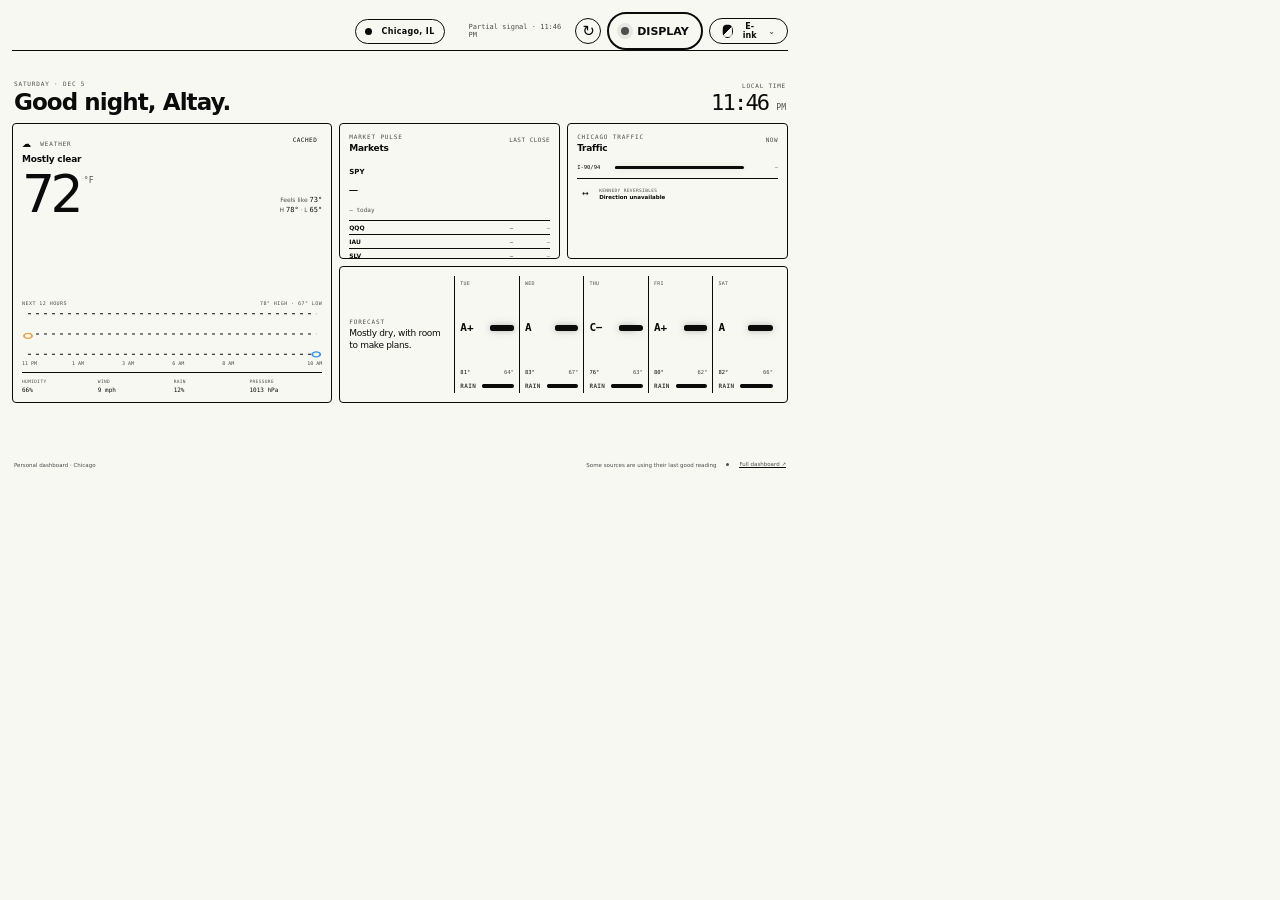
==== e-ink/index.html @ aa8516ef "Remove card hover motion" ====
<!doctype html>
<html lang="en" data-route="eink" data-theme="eink" data-build="20260824-10">
<head>
  <meta charset="utf-8">
  <meta http-equiv="Cache-Control" content="no-cache, no-store, must-revalidate">
  <meta http-equiv="Pragma" content="no-cache">
  <meta http-equiv="Expires" content="0">
  <meta name="viewport" content="width=800, height=480, initial-scale=1, maximum-scale=1, user-scalable=no">
  <meta name="theme-color" content="#f8f8f3">
  <meta name="description" content="Altay's fixed e-ink dashboard view.">
  <title>Altay's Dashboard — E-ink</title>
  <link rel="stylesheet" href="../styles-v2.css?v=20260824-10">
  <link rel="stylesheet" href="./e-ink.css?v=20260727-3">
</head>
<body class="is-eink-route">
  <main class="shell">
    <header class="topbar">
      <span class="topbar-spacer" aria-hidden="true"></span>
      <div class="location-pill"><span class="live-dot"></span><span id="locationLabel">Chicago, IL</span></div>
      <div class="header-actions">
        <p class="last-sync" id="lastSync">Waiting for signal</p>
        <button class="icon-button" id="refreshButton" type="button" aria-label="Refresh dashboard">↻</button>
        <button class="keep-awake-button" id="keepAwakeButton" type="button" data-state="ready" aria-label="Keep display awake" aria-pressed="false" title="Keep display awake"><span class="keep-awake-dot" aria-hidden="true"></span><span class="keep-awake-label">DISPLAY</span></button>
        <div class="theme-control">
          <button class="theme-button" id="themeButton" type="button" aria-expanded="false" aria-controls="themeMenu"><span class="theme-swatch"></span><span id="themeButtonLabel">E-ink</span><span class="chevron">⌄</span></button>
          <div class="theme-menu" id="themeMenu" role="menu" hidden>
            <button type="button" role="menuitem" data-theme-value="eink"><span class="menu-swatch swatch-eink"></span><span>E-ink<small>Pure monochrome</small></span></button>
          </div>
        </div>
      </div>
    </header>

    <section class="intro">
      <div><p class="eyebrow" id="dateEyebrow">MONDAY · JUL 27</p><h1><span id="greeting">Good afternoon, Altay.</span></h1></div>
      <div class="local-time"><p>LOCAL TIME</p><time id="localTime">--:--</time><span id="localSeconds">--</span></div>
    </section>

    <section class="dashboard-grid">
      <article class="panel weather-panel is-loading">
        <div class="skeleton-layer skeleton-weather" aria-hidden="true"><span class="skeleton-short"></span><span class="skeleton-medium"></span><span class="skeleton-temperature"></span><span class="skeleton-chart"></span><span class="skeleton-metrics"></span></div>
        <div class="panel-head"><div><p class="panel-kicker"><span class="weather-glyph" id="weatherGlyph">○</span> WEATHER</p><h2 id="weatherSummary">Loading Chicago sky…</h2></div><span class="status-chip" id="weatherStatus">LIVE</span></div>
        <div class="weather-now"><div class="temperature"><span id="temperature">--</span><sup>°F</sup></div><div class="weather-meta"><p>Feels like <strong id="feelsLike">--°</strong></p><p>H <strong id="highTemp">--°</strong> · L <strong id="lowTemp">--°</strong></p></div></div>
        <div class="weather-chart"><div class="chart-labels"><span>NEXT 12 HOURS</span><span id="weatherRange">--° — --°</span></div><div class="chart-canvas" id="weatherChart"></div><div class="chart-times" id="weatherTimes"></div></div>
        <div class="metric-row"><div><span>HUMIDITY</span><strong id="humidity">--%</strong></div><div><span>WIND</span><strong id="wind">-- mph</strong></div><div><span>RAIN</span><strong id="rainChance">--%</strong></div><div><span>PRESSURE</span><strong id="pressure">-- hPa</strong></div></div>
      </article>

      <article class="panel market-panel is-loading">
        <div class="skeleton-layer skeleton-card" aria-hidden="true"><span class="skeleton-short"></span><span class="skeleton-value"></span><span class="skeleton-chart-small"></span><span class="skeleton-rows"></span></div>
        <div class="panel-head"><div><p class="panel-kicker">MARKET PULSE</p><h2>Markets</h2></div><span class="market-state" id="marketState">CHECKING</span></div>
        <div class="market-feature"><div><p><strong>SPY</strong><span>S&P 500 ETF</span></p><h3 id="spyPrice">—</h3><span class="delta" id="spyDelta">—</span></div><div class="mini-chart" id="spyChart"></div></div>
        <div class="ticker-list" id="tickerList"></div><p class="panel-note" id="marketNote">Prices refresh when available.</p>
      </article>

      <article class="panel commute-panel is-loading">
        <div class="skeleton-layer skeleton-card" aria-hidden="true"><span class="skeleton-short"></span><span class="skeleton-route"></span><span class="skeleton-route"></span><span class="skeleton-route"></span></div>
        <div class="panel-head"><div><p class="panel-kicker">CHICAGO TRAFFIC</p><h2>Traffic</h2></div><span class="tiny-time" id="trafficUpdated">NOW</span></div>
        <div class="route-list" id="routeList"><div class="route"><span>I-90/94</span><div class="route-track"><i style="--fill:35%"></i></div><strong>—</strong></div></div>
        <div class="reversible" id="reversibleLanes"><span>↔</span><p><small>KENNEDY REVERSIBLES</small><strong>Checking direction…</strong></p></div>
      </article>

      <article class="panel world-panel">
        <div class="panel-head"><div><p class="panel-kicker">WORLD WINDOWS</p><h2>World clocks</h2></div><button class="quiet-button" id="timeFormatButton" type="button">24H</button></div>
        <div class="clock-list" id="clockList"></div>
      </article>

      <article class="panel forecast-panel is-loading">
        <div class="skeleton-layer skeleton-forecast" aria-hidden="true"><span class="skeleton-medium"></span><span class="skeleton-days"></span></div>
        <div class="forecast-title"><p class="panel-kicker">FORECAST</p><p id="forecastNarrative">A quick read on the next few days.</p></div><div class="forecast-days" id="forecastDays"></div>
      </article>
    </section>
    <footer><p>Personal dashboard · Chicago</p><div><span id="dataHealth">Connecting to live sources</span><i></i><a href="../">Full dashboard ↗</a></div></footer>
  </main>
  <script>window.__PRELOADED_DASHBOARD__ = null;</script>
  <script src="../config.js"></script>
  <script type="module" src="../app-v2.js?v=20260824-10"></script>
</body>
</html>
---- styles-v2.css ----
:root {
  color-scheme: light;
  --bg: #f3f0e8;
  --surface: rgba(255, 255, 255, .72);
  --surface-solid: #fbfaf6;
  --ink: #1e2421;
  --muted: #73766f;
  --line: rgba(30, 36, 33, .12);
  --accent: #ff633f;
  --accent-2: #ffb648;
  --positive: #168766;
  --negative: #d8533f;
  --shadow: 0 24px 70px rgba(62, 53, 36, .09);
  --radius: 24px;
  --mono: "DM Mono", ui-monospace, monospace;
  --sans: "Manrope", system-ui, sans-serif;
}

html[data-theme="afterdark"] {
  color-scheme: dark;
  --bg: #08131f;
  --surface: rgba(14, 31, 48, .76);
  --surface-solid: #0e1f30;
  --ink: #edf5fb;
  --muted: #8da0b3;
  --line: rgba(197, 220, 237, .13);
  --accent: #75d3ff;
  --accent-2: #aa84ff;
  --positive: #71e0b5;
  --negative: #ff8c86;
  --shadow: 0 24px 80px rgba(0, 0, 0, .25);
}

html[data-theme="weather"] {
  --bg: #dcecf3;
  --surface: rgba(250, 253, 254, .7);
  --surface-solid: #eef6f8;
  --ink: #1b2930;
  --muted: #687a82;
  --line: rgba(27, 41, 48, .13);
  --accent: #3b91b5;
  --accent-2: #f3b94f;
  --positive: #197d64;
  --negative: #c55645;
  --shadow: 0 24px 70px rgba(43, 78, 91, .11);
}

html[data-theme="weather"][data-weather="sun"] {
  --bg: #dff1f7;
  --accent: #ee8f32;
  --accent-2: #ffd36b;
}

html[data-theme="weather"][data-weather="rain"],
html[data-theme="weather"][data-weather="storm"] {
  color-scheme: dark;
  --bg: #344957;
  --surface: rgba(45, 64, 76, .76);
  --surface-solid: #3b5261;
  --ink: #f0f6f8;
  --muted: #b6c5cc;
  --line: rgba(232, 243, 248, .14);
  --accent: #8fd5ee;
  --accent-2: #b4a6ff;
  --positive: #82d8b5;
  --negative: #ff9c8e;
  --shadow: 0 24px 70px rgba(17, 29, 37, .25);
}

html[data-theme="eink"] {
  color-scheme: light;
  --bg: #f8f8f3;
  --surface: #f8f8f3;
  --surface-solid: #f8f8f3;
  --ink: #0b0b0b;
  --muted: #4d4d4d;
  --line: #0b0b0b;
  --accent: #0b0b0b;
  --accent-2: #0b0b0b;
  --positive: #0b0b0b;
  --negative: #0b0b0b;
  --shadow: none;
}

* { box-sizing: border-box; }

html {
  min-width: 320px;
  background: var(--bg);
  transition: background-color .45s ease;
}

body {
  margin: 0;
  width: 100vw;
  height: 100vh;
  height: 100dvh;
  overflow: hidden;
  background:
    radial-gradient(circle at 74% 10%, color-mix(in srgb, var(--accent-2) 14%, transparent), transparent 34%),
    var(--bg);
  color: var(--ink);
  font-family: var(--sans);
  -webkit-font-smoothing: antialiased;
  transition: background-color .45s ease, color .35s ease;
}

button, input { font: inherit; }
button, a { -webkit-tap-highlight-color: transparent; }
button { color: inherit; }
a { color: inherit; }

.ambient {
  position: fixed;
  z-index: -1;
  width: 440px;
  height: 440px;
  border-radius: 50%;
  filter: blur(100px);
  opacity: .12;
  pointer-events: none;
  transition: background .45s ease;
}
.ambient-one { background: var(--accent); top: -220px; right: -100px; }
.ambient-two { background: var(--accent-2); bottom: -260px; left: -180px; }

.scene-effects {
  position: fixed;
  z-index: 0;
  inset: 0;
  overflow: hidden;
  pointer-events: none;
}

.shell { position: relative; z-index: 1; }

.star-field {
  position: absolute;
  inset: 0 0 auto;
  height: 43%;
  opacity: 0;
  transition: opacity .5s ease;
}

.star-field-one {
  background:
    radial-gradient(circle at 6% 20%, #fff 0 1px, transparent 1.8px),
    radial-gradient(circle at 16% 46%, #fff 0 1.3px, transparent 2px),
    radial-gradient(circle at 28% 15%, #fff 0 1px, transparent 1.8px),
    radial-gradient(circle at 41% 32%, #fff 0 1.5px, transparent 2.2px),
    radial-gradient(circle at 57% 13%, #fff 0 1px, transparent 1.8px),
    radial-gradient(circle at 69% 42%, #fff 0 1.2px, transparent 2px),
    radial-gradient(circle at 82% 18%, #fff 0 1px, transparent 1.8px),
    radial-gradient(circle at 94% 36%, #fff 0 1.4px, transparent 2.2px);
}

.star-field-two {
  background:
    radial-gradient(circle at 11% 11%, #75d3ff 0 1px, transparent 2px),
    radial-gradient(circle at 22% 34%, #fff 0 1px, transparent 2px),
    radial-gradient(circle at 35% 7%, #aa84ff 0 1.2px, transparent 2px),
    radial-gradient(circle at 48% 47%, #fff 0 1px, transparent 2px),
    radial-gradient(circle at 63% 25%, #75d3ff 0 1.3px, transparent 2.2px),
    radial-gradient(circle at 76% 7%, #fff 0 1px, transparent 1.8px),
    radial-gradient(circle at 88% 49%, #aa84ff 0 1px, transparent 2px);
}

html[data-theme="afterdark"] .star-field-one {
  opacity: .72;
  animation: stars-pulse 3.2s ease-in-out infinite alternate;
}

html[data-theme="afterdark"] .star-field-two {
  opacity: .45;
  animation: stars-pulse 4.7s 1.1s ease-in-out infinite alternate-reverse;
}

html[data-theme="afterdark"] .weather-orb {
  top: -64px;
  right: auto;
  left: calc(42% - clamp(80px, 8.5vw, 115px));
  width: clamp(160px, 17vw, 230px);
  height: auto;
  aspect-ratio: 1;
  opacity: .56;
  background:
    radial-gradient(circle at 34% 29%, rgba(111, 138, 163, .32) 0 5%, transparent 6%),
    radial-gradient(circle at 67% 54%, rgba(100, 128, 154, .28) 0 8%, transparent 9%),
    radial-gradient(circle at 43% 72%, rgba(112, 140, 165, .24) 0 6%, transparent 7%),
    radial-gradient(circle at 28% 58%, rgba(255, 255, 255, .22) 0 4%, transparent 5%),
    radial-gradient(circle at 36% 30%, #f5f8fb 0, #d8e5ef 58%, #a8bed1 100%);
  box-shadow: 0 0 48px rgba(174, 210, 239, .24), 0 0 110px rgba(117, 179, 224, .12);
  animation: moon-glow-dim 9s ease-in-out infinite;
}

.weather-orb, .weather-cloud, .weather-precip {
  position: absolute;
  opacity: 0;
  transition: opacity .55s ease;
}

.weather-orb {
  top: -80px;
  right: 8%;
  width: 230px;
  height: 230px;
  border-radius: 50%;
  background: #ffd36b;
  box-shadow: 0 0 80px rgba(255, 211, 107, .72);
}

.weather-cloud {
  width: 190px;
  height: 58px;
  border-radius: 999px;
  background: rgba(255, 255, 255, .55);
  filter: blur(.2px);
}

.weather-cloud::before, .weather-cloud::after {
  content: "";
  position: absolute;
  bottom: 13px;
  border-radius: 50%;
  background: inherit;
}
.weather-cloud::before { left: 34px; width: 72px; height: 72px; }
.weather-cloud::after { right: 28px; width: 95px; height: 95px; }
.weather-cloud-one { top: 8%; left: -210px; }
.weather-cloud-two { top: 20%; right: -230px; transform: scale(.72); }

.weather-precip {
  inset: 0;
  width: 100%;
  height: 100%;
  contain: strict;
}

html[data-theme="weather"][data-weather="sun"] .weather-orb {
  opacity: .75;
  animation: sun-breathe 4.5s ease-in-out infinite alternate;
}

html[data-theme="weather"][data-weather="cloud"] .weather-cloud,
html[data-theme="weather"][data-weather="fog"] .weather-cloud,
html[data-theme="weather"][data-weather="rain"] .weather-cloud,
html[data-theme="weather"][data-weather="storm"] .weather-cloud,
html[data-theme="weather"][data-weather="snow"] .weather-cloud {
  opacity: .78;
}

html[data-theme="weather"] .weather-cloud-one { animation: cloud-drift-one 22s linear infinite; }
html[data-theme="weather"] .weather-cloud-two { animation: cloud-drift-two 27s 4s linear infinite; }

html[data-theme="weather"][data-weather="rain"] .weather-precip,
html[data-theme="weather"][data-weather="storm"] .weather-precip,
html[data-theme="weather"][data-weather="snow"] .weather-precip {
  opacity: .48;
}

.shell {
  width: min(1440px, calc(100% - 64px));
  height: 100vh;
  height: 100dvh;
  margin: 0 auto;
  padding: 20px 0 16px;
  display: grid;
  grid-template-rows: auto auto minmax(0, 1fr) auto;
}

.topbar {
  min-height: 46px;
  display: grid;
  grid-template-columns: 1fr auto 1fr;
  align-items: center;
  gap: 24px;
  border-bottom: 1px solid var(--line);
}

.dashboard-label {
  width: max-content;
  margin: 0;
  color: var(--ink);
  font: 700 10px/1 var(--mono);
  letter-spacing: .12em;
}

.location-pill, .theme-button, .icon-button, .quiet-button, .keep-awake-button {
  border: 1px solid var(--line);
  background: color-mix(in srgb, var(--surface-solid) 74%, transparent);
  backdrop-filter: blur(16px);
}

.location-pill {
  display: inline-flex;
  align-items: center;
  gap: 9px;
  min-height: 34px;
  padding: 0 14px;
  border-radius: 999px;
  font-size: 11px;
  font-weight: 700;
  letter-spacing: .04em;
}

.live-dot {
  width: 7px;
  height: 7px;
  border-radius: 50%;
  background: var(--positive);
  box-shadow: 0 0 0 5px color-mix(in srgb, var(--positive) 12%, transparent);
  animation: pulse 2.4s ease-out infinite;
}

.header-actions {
  position: relative;
  display: flex;
  justify-content: flex-end;
  align-items: center;
  gap: 9px;
}
.last-sync { margin: 0 5px 0 0; color: var(--muted); font: 10px var(--mono); }
.icon-button, .quiet-button, .theme-button {
  cursor: pointer;
  transition: transform .2s ease, border-color .2s ease, background .2s ease;
}
.icon-button:hover, .quiet-button:hover, .theme-button:hover { transform: translateY(-1px); border-color: color-mix(in srgb, var(--accent) 48%, var(--line)); }
.icon-button:focus-visible, .quiet-button:focus-visible, .theme-button:focus-visible, .theme-menu button:focus-visible {
  outline: 3px solid color-mix(in srgb, var(--accent) 35%, transparent);
  outline-offset: 2px;
}
.icon-button {
  width: 38px;
  height: 38px;
  border-radius: 50%;
  font: 21px var(--sans);
}
.icon-button.is-spinning { animation: spin .7s linear infinite; }
.keep-awake-button {
  position: relative;
  z-index: 2;
  flex: 0 0 auto;
  min-height: 38px;
  display: inline-flex;
  align-items: center;
  justify-content: center;
  gap: 8px;
  padding: 0 12px;
  border-radius: 999px;
  color: var(--ink);
  font-size: 11px;
  font-weight: 700;
  cursor: pointer;
  transition: transform .2s ease, border-color .2s ease, background .2s ease;
}
.keep-awake-button:hover { transform: translateY(-1px); border-color: color-mix(in srgb, var(--accent) 48%, var(--line)); }
.keep-awake-button:focus-visible { outline: 3px solid color-mix(in srgb, var(--accent) 35%, transparent); outline-offset: 2px; }
.keep-awake-dot {
  width: 8px;
  height: 8px;
  border-radius: 50%;
  background: var(--muted);
  box-shadow: 0 0 0 4px color-mix(in srgb, var(--muted) 10%, transparent);
}
.keep-awake-button[data-state="active"] {
  color: var(--ink);
  border-color: color-mix(in srgb, var(--positive) 42%, var(--line));
  background: color-mix(in srgb, var(--positive) 8%, var(--surface-solid));
}
.keep-awake-button[data-state="active"] .keep-awake-dot { background: var(--positive); box-shadow: 0 0 0 4px color-mix(in srgb, var(--positive) 12%, transparent); animation: pulse 2.4s ease-out infinite; }
.keep-awake-button[data-state="needs-action"] .keep-awake-dot { background: var(--accent); }
.keep-awake-button[data-state="unsupported"] { color: var(--muted); opacity: .58; }
.silk-keep-alive { position: fixed; width: 1px; height: 1px; opacity: .001; pointer-events: none; }
.sunnyday-bridge { position: fixed; left: -2px; bottom: -2px; width: 1px; height: 1px; border: 0; opacity: .001; pointer-events: none; }

.theme-control { position: relative; }
.theme-button {
  min-height: 38px;
  display: flex;
  align-items: center;
  gap: 8px;
  padding: 0 12px;
  border-radius: 999px;
  font-size: 11px;
  font-weight: 700;
}
.theme-swatch, .menu-swatch {
  display: block;
  width: 14px;
  height: 14px;
  border: 1px solid color-mix(in srgb, var(--ink) 30%, transparent);
  border-radius: 50%;
  background: linear-gradient(135deg, var(--accent) 50%, var(--surface-solid) 50%);
}
.chevron { margin-left: 2px; color: var(--muted); }
.theme-menu {
  position: absolute;
  z-index: 20;
  top: calc(100% + 9px);
  right: 0;
  width: 220px;
  padding: 8px;
  border: 1px solid var(--line);
  border-radius: 18px;
  background: var(--surface-solid);
  box-shadow: var(--shadow);
}
.theme-menu[hidden] { display: none; }
.theme-menu button {
  width: 100%;
  display: grid;
  grid-template-columns: 20px 1fr;
  gap: 10px;
  align-items: center;
  padding: 10px;
  border: 0;
  border-radius: 12px;
  color: var(--ink);
  text-align: left;
  background: transparent;
  cursor: pointer;
}
.theme-menu button:hover { background: color-mix(in srgb, var(--accent) 8%, transparent); }
.theme-menu button > span:last-child { font-size: 12px; font-weight: 700; }
.theme-menu small { display: block; margin-top: 2px; color: var(--muted); font-size: 9px; font-weight: 500; }
.swatch-daybreak { background: linear-gradient(135deg, #ff633f 50%, #f3f0e8 50%); }
.swatch-afterdark { background: linear-gradient(135deg, #75d3ff 50%, #08131f 50%); }
.swatch-weather { background: linear-gradient(135deg, #3b91b5 50%, #ffd36b 50%); }
.swatch-eink { background: linear-gradient(135deg, #0b0b0b 50%, #f8f8f3 50%); }
.swatch-auto { background: conic-gradient(from 45deg, #08131f 0 25%, #75d3ff 0 50%, #f3f0e8 0 75%, #ffb648 0); }

.mobile-tabs { display: none; }

.intro {
  min-height: 0;
  display: flex;
  align-items: flex-end;
  justify-content: space-between;
  gap: 32px;
  padding: clamp(18px, 3.5vh, 42px) 6px clamp(16px, 2.7vh, 30px);
}
.eyebrow, .panel-kicker {
  margin: 0 0 12px;
  color: var(--muted);
  font: 500 10px/1.2 var(--mono);
  letter-spacing: .14em;
}
.intro h1 {
  margin: 0;
  font-size: clamp(35px, 4.3vw, 66px);
  line-height: .99;
  letter-spacing: -.055em;
  font-weight: 600;
}
.intro h1 .soft { color: var(--muted); font-weight: 400; }
.local-time { display: grid; grid-template-columns: 1fr auto; align-items: baseline; column-gap: 8px; text-align: right; }
.local-time p { grid-column: 1 / -1; margin: 0 0 3px; color: var(--muted); font: 9px var(--mono); letter-spacing: .13em; }
.local-time time { font: 500 clamp(29px, 3vw, 44px)/1 var(--mono); letter-spacing: -.08em; }
.local-time span { color: var(--muted); font: 12px var(--mono); }

.dashboard-grid {
  display: grid;
  min-height: 0;
  grid-template-columns: repeat(12, minmax(0, 1fr));
  grid-template-rows: repeat(2, minmax(0, 1fr));
  gap: 15px;
}

.panel {
  position: relative;
  overflow: hidden;
  min-width: 0;
  padding: 24px;
  border: 1px solid var(--line);
  border-radius: var(--radius);
  background: var(--surface);
  box-shadow: var(--shadow);
  backdrop-filter: blur(20px);
  animation: rise .65s cubic-bezier(.2,.75,.25,1) both;
}
.panel:nth-child(2) { animation-delay: .07s; }
.panel:nth-child(3) { animation-delay: .14s; }
.panel:nth-child(4) { animation-delay: .21s; }
.panel:nth-child(5) { animation-delay: .28s; }

.panel[data-detail] {
  cursor: pointer;
}
.panel[data-detail]:focus-visible {
  outline: 3px solid color-mix(in srgb, var(--accent) 36%, transparent);
  outline-offset: -3px;
}

.panel.is-loading > :not(.skeleton-layer) { opacity: 0; }
.skeleton-layer {
  position: absolute;
  z-index: 10;
  inset: 0;
  padding: 24px;
  display: grid;
  align-content: start;
  gap: 11px;
  background: var(--surface-solid);
  transition: opacity .28s ease, visibility .28s ease;
}
.panel:not(.is-loading) .skeleton-layer {
  opacity: 0;
  visibility: hidden;
  pointer-events: none;
}
.skeleton-layer span {
  display: block;
  overflow: hidden;
  border-radius: 999px;
  background:
    linear-gradient(100deg, transparent 15%, color-mix(in srgb, var(--ink) 7%, transparent) 35%, transparent 55%) 200% 0 / 200% 100%,
    color-mix(in srgb, var(--ink) 7%, transparent);
  animation: skeleton-sweep 1.25s linear infinite;
}
.skeleton-short { width: 24%; height: 8px; }
.skeleton-medium { width: 48%; height: 14px; }
.skeleton-value { width: 34%; height: 32px; margin-top: 10px; border-radius: 8px !important; }
.skeleton-temperature { width: 38%; height: 90px; margin-top: 12px; border-radius: 14px !important; }
.skeleton-chart { width: 100%; height: 112px; margin-top: auto; border-radius: 12px !important; }
.skeleton-chart-small { width: 52%; height: 52px; justify-self: end; margin-top: -42px; border-radius: 10px !important; }
.skeleton-metrics { width: 100%; height: 44px; border-radius: 8px !important; }
.skeleton-rows { width: 100%; height: 92px; margin-top: 5px; border-radius: 10px !important; }
.skeleton-route { width: 100%; height: 18px; margin-top: 8px; }
.skeleton-days { width: 100%; height: 70%; min-height: 90px; margin-top: 8px; border-radius: 12px !important; }
.skeleton-weather { grid-template-rows: auto auto auto 1fr auto; }
.skeleton-forecast { grid-template-columns: .75fr 2fr; grid-template-rows: auto 1fr; align-items: center; }
.skeleton-forecast .skeleton-days { grid-column: 2; grid-row: 1 / span 2; height: 85%; margin: 0; }

.panel-head { display: flex; justify-content: space-between; align-items: flex-start; gap: 16px; }
.panel-head .panel-kicker { margin-bottom: 6px; }
.panel h2 { margin: 0; font-size: 17px; line-height: 1.25; letter-spacing: -.025em; font-weight: 650; }
.title-label { display: flex; align-items: center; gap: .42em; }
.title-icon {
  display: inline-grid;
  width: 1.15em;
  height: 1.15em;
  flex: 0 0 auto;
  place-items: center;
  border-radius: .34em;
  color: var(--accent);
  background: color-mix(in srgb, var(--accent) 11%, transparent);
  font: 700 .68em/1 var(--sans);
  letter-spacing: 0;
  filter: grayscale(.18);
}
.title-icon--car { position: relative; filter: none; }
.title-icon--car::before {
  position: absolute;
  top: 31%;
  left: 19%;
  width: 62%;
  height: 35%;
  border-radius: 30% 36% 20% 20%;
  background: currentColor;
  clip-path: polygon(17% 0, 68% 0, 87% 38%, 100% 47%, 100% 100%, 0 100%, 0 47%);
  content: "";
}
.title-icon--car::after {
  position: absolute;
  bottom: 17%;
  left: 27%;
  width: 14%;
  aspect-ratio: 1;
  border: .07em solid color-mix(in srgb, var(--surface-solid) 90%, transparent);
  border-radius: 50%;
  background: currentColor;
  box-shadow: .32em 0 0 -.07em currentColor, .32em 0 0 0 color-mix(in srgb, var(--surface-solid) 90%, transparent);
  content: "";
}
.status-chip, .market-state, .tiny-time {
  flex: 0 0 auto;
  border-radius: 999px;
  font: 500 9px var(--mono);
  letter-spacing: .08em;
}
.status-chip { padding: 6px 9px; color: var(--positive); background: color-mix(in srgb, var(--positive) 10%, transparent); }
.market-state, .tiny-time { padding-top: 3px; color: var(--muted); }
.weather-glyph { margin-right: 4px; color: var(--accent); font-size: 15px; vertical-align: -1px; }
.weather-side { display: flex; flex-direction: column; align-items: flex-end; gap: 10px; }
.sunnyday-score {
  --score-progress: 0%;
  min-width: 108px;
  display: flex;
  align-items: center;
  justify-content: space-between;
  gap: 8px;
  padding: 5px 8px;
  border: 1px solid color-mix(in srgb, var(--accent) 26%, var(--line));
  border-radius: 999px;
  color: var(--muted);
  background: color-mix(in srgb, var(--accent) 7%, var(--surface-solid));
  text-decoration: none;
  transition: transform .2s ease, border-color .2s ease, color .2s ease;
}
.sunnyday-score:hover { border-color: var(--accent); color: var(--ink); }
.sunnyday-score-copy { display: grid; min-width: 0; gap: 3px; }
.sunnyday-score-copy small { color: var(--ink); font: 700 7px/1 var(--mono); letter-spacing: .09em; }
.sunnyday-score-copy > span { overflow: hidden; max-width: 62px; color: var(--muted); font: 500 6px/1 var(--mono); letter-spacing: .04em; text-overflow: ellipsis; white-space: nowrap; }
.sunnyday-score > strong {
  display: grid;
  width: 30px;
  height: 30px;
  flex: 0 0 auto;
  place-items: center;
  border-radius: 50%;
  background:
    radial-gradient(circle, var(--surface-solid) 0 57%, transparent 59%),
    conic-gradient(var(--accent) var(--score-progress), var(--line) 0);
  font: 600 10px/1 var(--mono);
}
.sunnyday-score.is-ready > strong { animation: score-pop .42s cubic-bezier(.2, .78, .22, 1) both; }

.weather-panel { grid-column: 1 / span 5; grid-row: 1 / span 2; min-height: 0; display: flex; flex-direction: column; }
.weather-now { display: flex; align-items: flex-end; justify-content: space-between; margin-top: 24px; }
.temperature {
  display: flex;
  align-items: flex-start;
  font-size: clamp(80px, 8vw, 128px);
  line-height: .83;
  font-weight: 500;
  letter-spacing: -.09em;
}
.temperature sup { margin: 8px 0 0 10px; color: var(--muted); font: 500 15px var(--mono); letter-spacing: 0; }
.weather-meta { padding-bottom: 6px; text-align: right; }
.weather-meta p { margin: 5px 0; color: var(--muted); font-size: 11px; }
.weather-meta strong { color: var(--ink); font: 500 12px var(--mono); }

.weather-chart { margin-top: auto; padding-top: 34px; }
.chart-labels { display: flex; justify-content: space-between; margin-bottom: 14px; color: var(--muted); font: 9px var(--mono); letter-spacing: .09em; }
.chart-canvas { height: 120px; }
.chart-canvas svg, .mini-chart svg { width: 100%; height: 100%; overflow: visible; }
.chart-line { fill: none; stroke: var(--accent); stroke-width: 2.5; stroke-linecap: round; stroke-linejoin: round; stroke-dasharray: var(--line-length, 1000); stroke-dashoffset: var(--line-length, 1000); }
.temperature-line { stroke: url(#weatherTemperatureStroke); }
.chart-flow-line {
  fill: none;
  stroke: rgba(255, 255, 255, .72);
  stroke-width: 4;
  stroke-linecap: round;
  stroke-dasharray: .09 .91;
  stroke-dashoffset: .09;
  opacity: .26;
  filter: blur(.75px) drop-shadow(0 0 3px rgba(255, 255, 255, .32));
  animation: chart-glow-flow 8.5s linear infinite;
}
.chart-line.is-drawing { animation: draw .75s .08s ease forwards; }
.chart-area { fill: url(#weatherArea); opacity: 0; animation: chart-area-in .55s .2s ease forwards; }
.chart-guide { stroke: var(--line); stroke-width: 1; stroke-dasharray: 3 5; }
.chart-dot { fill: var(--surface-solid); stroke: var(--accent); stroke-width: 2; transform-box: fill-box; transform-origin: center; animation: chart-dot-in .28s .58s ease both; }
.temperature-dot { stroke: var(--temperature-dot, var(--accent)); }
.chart-times { display: grid; grid-template-columns: repeat(6, 1fr); margin-top: 8px; color: var(--muted); font: 9px var(--mono); }
.chart-times span:last-child { text-align: right; }
.metric-row {
  display: grid;
  grid-template-columns: repeat(4, 1fr);
  gap: 10px;
  margin-top: 24px;
  padding-top: 20px;
  border-top: 1px solid var(--line);
}
.metric-row div { min-width: 0; }
.metric-row span { display: block; margin-bottom: 7px; color: var(--muted); font: 8px var(--mono); letter-spacing: .08em; }
.metric-row strong { display: block; overflow: hidden; font: 500 11px var(--mono); text-overflow: ellipsis; white-space: nowrap; }

.market-panel, .commute-panel, .world-panel { min-height: 0; }
.market-panel { grid-column: 6 / span 4; grid-row: 1; display: flex; flex-direction: column; padding: 18px 22px; }
.commute-panel { grid-column: 10 / span 3; grid-row: 1; }
.world-panel { grid-column: 6 / span 3; grid-row: 2; }
.market-feature { display: grid; grid-template-columns: 1fr 1.2fr; gap: 10px; align-items: end; margin-top: 9px; }
.market-feature p { margin: 0; }
.market-feature p strong { margin-right: 7px; font-size: 13px; }
.market-feature p span { color: var(--muted); font-size: 9px; }
.market-feature h3 { margin: 8px 0 1px; font: 500 25px var(--mono); letter-spacing: -.06em; }
.delta { color: var(--muted); font: 500 10px var(--mono); }
.delta.positive, .ticker-row em.positive { color: var(--positive); }
.delta.negative, .ticker-row em.negative { color: var(--negative); }
.mini-chart { height: 52px; }
.market-line { fill: none; stroke: var(--accent); stroke-width: 2.2; stroke-linecap: round; stroke-linejoin: round; stroke-dasharray: var(--line-length, 1000); stroke-dashoffset: var(--line-length, 1000); }
.market-gradient-line { stroke: url(#marketTrendStroke); }
.market-flow-line {
  fill: none;
  stroke: rgba(255, 255, 255, .76);
  stroke-width: 3.5;
  stroke-linecap: round;
  stroke-dasharray: .09 .91;
  stroke-dashoffset: .09;
  opacity: .25;
  filter: blur(.65px) drop-shadow(0 0 2.5px rgba(255, 255, 255, .3));
  animation: chart-glow-flow 7.8s linear infinite;
}
.market-line.is-drawing { animation: draw .65s .08s ease forwards; }
.market-area { fill: url(#marketArea); opacity: 0; animation: chart-area-in .5s .18s ease forwards; }
.market-guide { opacity: .7; }
.market-dot { stroke: var(--market-dot, var(--accent)); }
.ticker-list { flex: 0 0 auto; margin-top: 7px; border-top: 1px solid var(--line); }
.ticker-row { display: grid; grid-template-columns: 1fr auto 58px; gap: 12px; align-items: center; padding: 5px 0; border-bottom: 1px solid var(--line); }
.ticker-row:last-child { padding-bottom: 2px; border-bottom: 0; }
.ticker-row span { font-size: 11px; font-weight: 750; }
.ticker-row b, .ticker-row em { font: 500 10px var(--mono); font-style: normal; text-align: right; }
.ticker-row em { color: var(--muted); }
.panel-note { margin: 12px 0 0; color: var(--muted); font-size: 9px; line-height: 1.4; }
.market-panel .panel-note { display: none; }
.market-panel::after { display: none; }

.route-list { display: grid; gap: 17px; margin-top: 28px; }
.route { --route-color: var(--accent); display: grid; grid-template-columns: 56px 1fr 50px; gap: 12px; align-items: center; }
.route > span { font: 500 10px var(--mono); }
.route > strong { color: var(--muted); font: 500 9px var(--mono); text-align: right; text-transform: uppercase; }
.route-track { height: 6px; overflow: hidden; border-radius: 99px; background: var(--line); box-shadow: 0 0 7px color-mix(in srgb, var(--route-color) 10%, transparent); }
.route-track i { display: block; width: var(--fill); height: 100%; border-radius: inherit; background: var(--route-color); box-shadow: 0 0 5px color-mix(in srgb, var(--route-color) 20%, transparent); transform-origin: left; animation: grow 1s ease both; }
.route[data-level="medium"] { --route-color: var(--accent-2); }
.route[data-level="heavy"], .route[data-level="severe"] { --route-color: var(--negative); }
.reversible { display: flex; gap: 11px; align-items: center; margin-top: 25px; padding-top: 17px; border-top: 1px solid var(--line); }
.reversible > span { display: grid; width: 31px; height: 31px; place-items: center; border-radius: 50%; background: color-mix(in srgb, var(--accent) 10%, transparent); }
.reversible p { margin: 0; }
.reversible small { display: block; margin-bottom: 4px; color: var(--muted); font: 8px var(--mono); letter-spacing: .08em; }
.reversible strong { display: block; font-size: 10px; font-weight: 650; }

.quiet-button { min-width: 38px; height: 29px; border-radius: 99px; font: 500 9px var(--mono); }
.clock-list { margin-top: 19px; }
.clock-row { display: grid; grid-template-columns: 1fr auto; align-items: center; gap: 16px; padding: 12px 0; border-bottom: 1px solid var(--line); }
.clock-row:last-child { border-bottom: 0; }
.clock-row p { margin: 0; font-size: 11px; font-weight: 700; }
.clock-row p span { display: block; margin-top: 3px; color: var(--muted); font: 8px var(--mono); }
.clock-row time { font: 500 17px var(--mono); letter-spacing: -.05em; }

.forecast-panel { grid-column: 9 / span 4; grid-row: 2; min-height: 0; display: grid; grid-template-columns: .75fr 2fr; gap: 18px; align-items: center; }
.forecast-title > p:last-child { max-width: 190px; margin: 8px 0 0; font-size: 19px; line-height: 1.25; letter-spacing: -.035em; }
.forecast-days { display: grid; grid-template-columns: repeat(5, 1fr); align-self: stretch; border-left: 1px solid var(--line); }
.forecast-day { display: flex; flex-direction: column; justify-content: space-between; min-width: 0; padding: 12px 14px; border-right: 1px solid var(--line); }
.forecast-day:last-child { border-right: 0; }
.forecast-day > span { color: var(--muted); font: 9px var(--mono); letter-spacing: .05em; }
.forecast-icon { margin: auto 0; font-size: 25px; }
.forecast-score {
  --forecast-score-color: var(--muted);
  display: grid;
  grid-template-columns: auto minmax(18px, 1fr);
  width: 100%;
  margin: auto 0;
  align-items: center;
  gap: 6px;
  animation: forecast-score-in .55s cubic-bezier(.2, .78, .22, 1) both;
}
.forecast-score strong { min-width: 24px; color: var(--ink); font: 700 11px/1 var(--mono); }
.forecast-score-track { position: relative; display: block; height: 6px; border-radius: 99px; background: color-mix(in srgb, var(--forecast-score-color) 14%, var(--line)); }
.forecast-score-track::before { position: absolute; inset: -3px; border-radius: inherit; background: var(--forecast-score-color); opacity: .055; filter: blur(5px); content: ""; }
.forecast-score-track i { position: relative; display: block; width: calc(var(--forecast-score) * 1%); height: 100%; border-radius: inherit; background: var(--forecast-score-color); box-shadow: 0 0 5px color-mix(in srgb, var(--forecast-score-color) 20%, transparent); transform-origin: left; animation: grow .85s .12s ease both; }
.forecast-score[data-score-band="great"] { --forecast-score-color: #32b9aa; }
.forecast-score[data-score-band="good"] { --forecast-score-color: #5cc4d9; }
.forecast-score[data-score-band="mixed"] { --forecast-score-color: #f2b447; }
.forecast-score[data-score-band="risky"] { --forecast-score-color: #ee8149; }
.forecast-score[data-score-band="poor"] { --forecast-score-color: #d8534d; }
.forecast-temp { display: flex; justify-content: space-between; gap: 4px; font: 500 10px var(--mono); }
.forecast-temp span:last-child { color: var(--muted); }
.rain-meter { --rain-color: #4aa77b; display: grid; grid-template-columns: auto minmax(0, 1fr); align-items: center; gap: 6px; margin-top: 8px; }
.rain-meter::before { color: var(--rain-color); content: "RAIN"; font: 650 6px/1 var(--mono); letter-spacing: .06em; opacity: .78; }
.rain-meter[data-rain-level="medium"] { --rain-color: #879399; }
.rain-meter[data-rain-level="high"] { --rain-color: #438fc5; }
.rain-track { display: block; height: 4px; overflow: hidden; border-radius: 99px; background: color-mix(in srgb, var(--rain-color) 12%, var(--line)); }
.rain-track i { display: block; width: max(4px, calc(var(--rain-chance) * 1%)); height: 100%; border-radius: inherit; background: var(--rain-color); transform-origin: left; animation: grow .8s .18s ease both; }
.precip { margin-top: 7px; color: var(--muted); font: 8px var(--mono); }

footer {
  display: flex;
  justify-content: space-between;
  align-items: center;
  gap: 24px;
  padding: 12px 5px 0;
  color: var(--muted);
  font-size: 9px;
}
footer p { margin: 0; }
footer div { display: flex; align-items: center; gap: 10px; }
footer i { width: 3px; height: 3px; border-radius: 50%; background: var(--muted); }
footer a { text-decoration: none; border-bottom: 1px solid var(--line); }
footer a:hover { color: var(--ink); }

.detail-dialog {
  width: min(940px, calc(100vw - 48px));
  height: min(650px, calc(100dvh - 76px));
  max-width: none;
  max-height: none;
  margin: auto;
  padding: 0;
  overflow: hidden;
  border: 1px solid var(--line);
  border-radius: 28px;
  color: var(--ink);
  background: color-mix(in srgb, var(--surface-solid) 94%, transparent);
  box-shadow: 0 36px 120px rgba(0, 0, 0, .28);
  backdrop-filter: blur(28px);
}
.detail-dialog[open] { animation: dialog-in .38s cubic-bezier(.2,.78,.22,1) both; }
.detail-dialog::backdrop {
  background: color-mix(in srgb, var(--ink) 28%, transparent);
  backdrop-filter: blur(12px);
  animation: backdrop-in .28s ease both;
}
.dialog-shell {
  height: 100%;
  display: grid;
  grid-template-rows: auto minmax(0, 1fr);
  padding: 26px;
}
.dialog-head {
  display: flex;
  align-items: flex-start;
  justify-content: space-between;
  gap: 24px;
  padding-bottom: 18px;
  border-bottom: 1px solid var(--line);
}
.dialog-head p {
  margin: 0 0 6px;
  color: var(--muted);
  font: 500 9px var(--mono);
  letter-spacing: .14em;
}
.dialog-head h2 { margin: 0; font-size: 27px; line-height: 1; letter-spacing: -.04em; }
.dialog-head form { margin: 0; }
.dialog-close {
  width: 38px;
  height: 38px;
  border: 1px solid var(--line);
  border-radius: 50%;
  color: var(--ink);
  background: transparent;
  font-size: 24px;
  line-height: 1;
  cursor: pointer;
}
.dialog-close:hover { border-color: var(--accent); transform: rotate(6deg); }
.dialog-content {
  min-height: 0;
  overflow: hidden;
  padding-top: 20px;
}
.detail-hero {
  display: grid;
  grid-template-columns: .8fr 1.2fr;
  gap: 28px;
  height: 100%;
}
.detail-big-number { margin: 8px 0; font-size: clamp(68px, 10vw, 124px); line-height: .9; letter-spacing: -.09em; font-weight: 550; }
.detail-lead { margin: 0; color: var(--muted); font-size: 13px; }
.detail-metrics { display: grid; grid-template-columns: repeat(2, 1fr); gap: 10px; margin-top: 26px; }
.detail-metric, .detail-tile {
  min-width: 0;
  padding: 14px;
  border: 1px solid var(--line);
  border-radius: 15px;
  background: color-mix(in srgb, var(--surface) 60%, transparent);
}
.detail-metric span, .detail-tile small {
  display: block;
  margin-bottom: 7px;
  color: var(--muted);
  font: 8px var(--mono);
  letter-spacing: .08em;
}
.detail-metric strong { font: 500 13px var(--mono); }
.detail-section-title { margin: 0 0 12px; color: var(--muted); font: 500 9px var(--mono); letter-spacing: .12em; }
.detail-hour-grid { display: grid; grid-template-columns: repeat(6, 1fr); gap: 7px; }
.detail-hour { padding: 13px 7px; border: 1px solid var(--line); border-radius: 14px; text-align: center; }
.detail-hour time, .detail-hour span { display: block; color: var(--muted); font: 8px var(--mono); }
.detail-hour b { display: block; margin: 14px 0 5px; font: 500 16px var(--mono); }
.detail-day-grid { display: grid; grid-template-columns: repeat(7, 1fr); gap: 8px; margin-top: 22px; }
.detail-day { padding: 13px 8px; border-left: 1px solid var(--line); text-align: center; }
.detail-day:first-child { border-left: 0; }
.detail-day span { display: block; color: var(--muted); font: 8px var(--mono); }
.detail-day i { display: block; margin: 14px 0; font-size: 22px; font-style: normal; }
.detail-day b { font: 500 10px var(--mono); }
.detail-list { display: grid; grid-template-columns: repeat(2, 1fr); gap: 10px; }
.detail-tile { display: grid; grid-template-columns: 1fr auto; align-items: center; gap: 14px; }
.detail-tile h3 { margin: 0; font-size: 16px; }
.detail-tile strong { font: 500 19px var(--mono); }
.detail-tile em { display: block; margin-top: 5px; font: 500 9px var(--mono); font-style: normal; }
.detail-tile em.positive { color: var(--positive); }
.detail-tile em.negative { color: var(--negative); }
.detail-spark { grid-column: 1 / -1; height: 46px; }
.detail-spark svg { width: 100%; height: 100%; }
.traffic-detail-list { display: grid; grid-template-columns: repeat(3, 1fr); gap: 12px; }
.traffic-detail-card { padding: 18px; border: 1px solid var(--line); border-radius: 18px; }
.traffic-detail-card h3 { margin: 0 0 22px; font-size: 18px; }
.traffic-detail-card strong { display: block; font: 500 32px var(--mono); }
.traffic-detail-card span { color: var(--muted); font-size: 10px; }
.world-detail-grid { display: grid; grid-template-columns: repeat(3, 1fr); gap: 10px; }
.world-detail-grid .detail-tile { min-height: 106px; }
.world-detail-grid time { font: 500 24px var(--mono); }

html[data-theme="eink"] body {
  background: var(--bg);
}
html[data-theme="eink"] .ambient { display: none; }
html[data-theme="eink"] .panel, html[data-theme="eink"] .location-pill,
html[data-theme="eink"] .theme-button, html[data-theme="eink"] .icon-button,
html[data-theme="eink"] .quiet-button, html[data-theme="eink"] .keep-awake-button {
  border-width: 2px;
  backdrop-filter: none;
}
html[data-theme="eink"] .panel { border-radius: 8px; }
html[data-theme="eink"] .status-chip, html[data-theme="eink"] .reversible > span { border: 1px solid var(--ink); background: transparent; }
html[data-theme="eink"] .live-dot { box-shadow: none; }
html[data-theme="eink"] .temperature-stop { stop-color: var(--ink); }
html[data-theme="eink"] .market-stop { stop-color: var(--ink); }
html[data-theme="eink"] .chart-flow-line, html[data-theme="eink"] .market-flow-line { display: none; }
html[data-theme="eink"] .forecast-score { --forecast-score-color: var(--ink) !important; }
html[data-theme="eink"] .rain-meter, html[data-theme="eink"] .route { --rain-color: var(--ink) !important; --route-color: var(--ink) !important; }
html[data-theme="eink"] *, html[data-theme="eink"] *::before, html[data-theme="eink"] *::after {
  animation: none !important;
  transition: none !important;
}

@keyframes rise { from { opacity: 0; transform: translateY(16px); } to { opacity: 1; transform: translateY(0); } }
@keyframes pulse { 0%, 55% { box-shadow: 0 0 0 0 color-mix(in srgb, var(--positive) 22%, transparent); } 100% { box-shadow: 0 0 0 9px transparent; } }
@keyframes draw { to { stroke-dashoffset: 0; } }
@keyframes chart-glow-flow { to { stroke-dashoffset: -.91; } }
@keyframes forecast-score-in { from { opacity: 0; transform: translateY(4px); } to { opacity: 1; transform: translateY(0); } }
@keyframes chart-area-in { to { opacity: .18; } }
@keyframes market-area-in { to { opacity: 1; } }
@keyframes chart-dot-in { from { opacity: 0; transform: scale(.4); } to { opacity: 1; transform: scale(1); } }
@keyframes score-pop { from { opacity: .25; transform: scale(.76); } to { opacity: 1; transform: scale(1); } }
@keyframes grow { from { transform: scaleX(0); } to { transform: scaleX(1); } }
@keyframes spin { to { transform: rotate(360deg); } }
@keyframes skeleton-sweep { to { background-position: -200% 0, 0 0; } }
@keyframes stars-pulse { from { opacity: .28; filter: brightness(.7); } to { opacity: .9; filter: brightness(1.4); } }
@keyframes sun-breathe { from { transform: scale(.96); box-shadow: 0 0 60px rgba(255, 211, 107, .55); } to { transform: scale(1.05); box-shadow: 0 0 110px rgba(255, 211, 107, .86); } }
@keyframes moon-glow-dim {
  0%, 100% { opacity: .42; filter: brightness(.86); transform: scale(.985); box-shadow: 0 0 38px rgba(174, 210, 239, .18), 0 0 82px rgba(117, 179, 224, .08); }
  50% { opacity: .68; filter: brightness(1.07); transform: scale(1.018); box-shadow: 0 0 62px rgba(194, 222, 244, .3), 0 0 130px rgba(117, 179, 224, .16); }
}
@keyframes cloud-drift-one { from { transform: translateX(0); } to { transform: translateX(calc(100vw + 430px)); } }
@keyframes cloud-drift-two { from { transform: translateX(0) scale(.72); } to { transform: translateX(calc(-100vw - 460px)) scale(.72); } }
@keyframes dialog-in { from { opacity: 0; transform: translateY(22px) scale(.965); } to { opacity: 1; transform: translateY(0) scale(1); } }
@keyframes backdrop-in { from { opacity: 0; } to { opacity: 1; } }

@media (max-width: 1050px) {
  .shell { width: min(920px, calc(100% - 36px)); }
  .dashboard-grid { grid-template-columns: 1.15fr 1fr; grid-template-rows: repeat(2, minmax(0, 1fr)); }
  .weather-panel { grid-column: 1; grid-row: 1 / span 2; }
  .market-panel { grid-column: 2; grid-row: 1; }
  .commute-panel { grid-column: 2; grid-row: 2; }
  .world-panel, .forecast-panel { display: none; }
}

@media (max-width: 720px) {
  .shell {
    width: min(100% - 20px, 560px);
    padding: 8px 0;
    grid-template-rows: auto auto auto minmax(0, 1fr) auto;
  }
  .topbar { min-height: 42px; }
  .topbar { grid-template-columns: 1fr auto; }
  .keep-awake-button { width: 38px; min-height: 38px; padding: 0; }
  .keep-awake-label { display: none; }
  .location-pill, .last-sync { display: none; }
  .intro { min-height: 0; padding: 10px 3px 10px; align-items: flex-end; }
  .intro .eyebrow { margin-bottom: 10px; }
  .intro h1 { font-size: clamp(27px, 7.8vw, 38px); line-height: .98; }
  .local-time { display: none; }
  .mobile-tabs {
    display: flex;
    align-items: stretch;
    gap: 3px;
    min-height: 50px;
    margin-bottom: 10px;
    padding: 4px;
    border: 1px solid var(--line);
    border-radius: 16px;
    background: color-mix(in srgb, var(--surface-solid) 78%, transparent);
    backdrop-filter: blur(16px);
  }
  .mobile-tabs button {
    flex: 1 1 0;
    min-width: 0;
    padding: 5px 2px 4px;
    border: 0;
    border-radius: 11px;
    color: var(--muted);
    background: transparent;
    font: 500 8px/1 var(--mono);
    cursor: pointer;
  }
  .mobile-tabs button span { display: block; margin-bottom: 4px; font: 15px/1 var(--sans); }
  .mobile-tabs button[aria-selected="true"] {
    color: var(--ink);
    background: var(--surface-solid);
    box-shadow: 0 4px 12px color-mix(in srgb, var(--ink) 8%, transparent);
  }
  .dashboard-grid { display: block; min-height: 0; overflow: hidden; }
  .dashboard-grid > .panel { display: none !important; width: 100%; height: auto; max-height: 100%; min-height: 0; }
  .dashboard-grid[data-mobile-view="weather"] .weather-panel { display: flex !important; }
  .dashboard-grid[data-mobile-view="markets"] .market-panel { display: flex !important; }
  .dashboard-grid[data-mobile-view="traffic"] .commute-panel { display: flex !important; }
  .dashboard-grid[data-mobile-view="world"] .world-panel { display: flex !important; }
  .dashboard-grid[data-mobile-view="forecast"] .forecast-panel { display: grid !important; }
  .panel { padding: 15px; border-radius: 18px; }
  .skeleton-layer { padding: 15px; }
  .weather-panel { height: auto !important; }
  .market-panel, .commute-panel, .world-panel { flex-direction: column; }
  .temperature { font-size: clamp(62px, 18vw, 88px); }
  .weather-now { margin-top: 18px; }
  .weather-chart { margin-top: clamp(26px, 5vh, 42px); padding-top: 0; }
  .chart-canvas { height: clamp(145px, 22vh, 190px); }
  .metric-row { margin-top: 14px; padding-top: 12px; }
  .market-feature { min-height: 126px; margin-top: 18px; grid-template-columns: .9fr 1.1fr; align-items: center; }
  .market-feature h3 { font-size: 28px; }
  .mini-chart { display: block; height: 102px; }
  .ticker-list { width: 100%; margin-top: 10px; }
  .ticker-row { display: grid !important; padding: 12px 0; }
  .panel-note { display: none; }
  .route-list { gap: 22px; margin-top: 30px; }
  .route { grid-template-columns: 58px 1fr 52px; gap: 12px; }
  .reversible { margin-top: 28px; padding-top: 18px; }
  .clock-list { width: 100%; margin-top: 12px; }
  .clock-row { padding: 14px 0; }
  .forecast-panel {
    min-height: min(410px, 100%) !important;
    grid-template-columns: 1fr;
    grid-template-rows: auto 1fr;
    gap: 14px;
    align-items: stretch;
  }
  .forecast-title > p:last-child { max-width: none; font-size: 18px; }
  .forecast-days { min-height: 240px; overflow: hidden; border-top: 1px solid var(--line); border-left: 0; }
  .forecast-day { padding: 10px 7px; }
  footer { padding-top: 6px; }
  footer p, footer i, footer a { display: none; }
  .detail-dialog { width: calc(100vw - 20px); height: calc(100dvh - 20px); border-radius: 20px; }
  .dialog-shell { padding: 18px; }
  .dialog-content { padding-top: 14px; }
  .detail-hero { grid-template-columns: .75fr 1.25fr; gap: 14px; }
  .detail-big-number { font-size: 58px; }
  .detail-metrics { gap: 6px; margin-top: 12px; }
  .detail-metric { padding: 9px; }
  .detail-hour-grid { grid-template-columns: repeat(3, 1fr); }
  .detail-hour:nth-child(n+4) { display: none; }
  .detail-day-grid { grid-template-columns: repeat(4, 1fr); margin-top: 12px; }
  .detail-day:nth-child(n+5) { display: none; }
  .detail-list, .world-detail-grid { grid-template-columns: repeat(2, 1fr); gap: 7px; }
  .detail-tile { padding: 10px; }
  .traffic-detail-list { grid-template-columns: repeat(3, 1fr); gap: 7px; }
  .traffic-detail-card { padding: 11px; }
  .traffic-detail-card strong { font-size: 19px; }
}

@media (max-width: 420px) {
  .theme-button { width: 38px; padding: 0; justify-content: center; }
  .theme-button > span:not(.theme-swatch) { display: none; }
  .weather-meta p:nth-child(2) { display: block; }
  .metric-row div:nth-child(n+3) { display: none; }
  .metric-row { grid-template-columns: 1fr 1fr; }
  .market-feature h3 { font-size: 26px; }
  .commute-panel .panel-head h2, .market-panel .panel-head h2 { font-size: 15px; }
  .forecast-title > p:last-child { font-size: 15px; }
  .forecast-icon { font-size: 19px; }
}

@media (max-width: 720px) and (max-height: 740px) {
  .intro { padding: 7px 3px; }
  .intro .eyebrow { margin-bottom: 6px; }
  .intro h1 { font-size: clamp(25px, 7vw, 32px); }
  .mobile-tabs { min-height: 46px; margin-bottom: 7px; }
  .weather-now { margin-top: 10px; }
  .temperature { font-size: 58px; }
  .weather-chart { margin-top: 16px; }
  .chart-canvas { height: 108px; }
  .metric-row { margin-top: 8px; padding-top: 8px; }
  .market-feature { min-height: 98px; margin-top: 10px; }
  .mini-chart { height: 78px; }
  .ticker-row { padding: 9px 0; }
  .route-list { gap: 15px; margin-top: 20px; }
  .reversible { margin-top: 20px; padding-top: 14px; }
  .clock-row { padding: 10px 0; }
  .forecast-panel { min-height: min(350px, 100%) !important; }
  .forecast-days { min-height: 190px; }
}

@media (max-height: 760px) and (min-width: 721px) {
  .shell { padding: 12px 0 10px; }
  .topbar { min-height: 40px; }
  .intro { padding: 14px 6px 13px; }
  .intro h1 { font-size: clamp(31px, 3.7vw, 50px); }
  .panel { padding: 18px; border-radius: 20px; }
  .skeleton-layer { padding: 18px; }
  .temperature { font-size: clamp(70px, 7vw, 100px); }
  .weather-now { margin-top: 14px; }
  .weather-chart { padding-top: 16px; }
  .chart-canvas { height: 82px; }
  .metric-row { margin-top: 12px; padding-top: 12px; }
  .market-feature { margin-top: 7px; }
  .mini-chart { height: 48px; }
  .ticker-list { margin-top: 5px; }
  .ticker-row { padding: 4px 0; }
  .ticker-row:last-child { padding-bottom: 1px; }
  .panel-note { margin-top: 7px; }
  .route-list { gap: 11px; margin-top: 16px; }
  .reversible { margin-top: 13px; padding-top: 11px; }
  .clock-list { margin-top: 9px; }
  .clock-row { padding: 7px 0; }
  .forecast-day { padding: 7px 9px; }
  footer { padding-top: 7px; }
}

/* Echo Show 15 keeps the dashboard's own palette and typography. SunnyDay's
   influence is limited to hierarchy: one clear hero and quieter support tiles. */
html[data-display="echo"] .shell {
  width: calc(100% - clamp(38px, 3vw, 56px));
  max-width: none;
  padding: clamp(10px, 1.5vh, 16px) 0;
  grid-template-rows: clamp(42px, 6.7vh, 58px) clamp(68px, 12.5vh, 124px) minmax(0, 1fr);
}
html[data-display="echo"] .topbar {
  min-height: 0;
  grid-template-columns: 1fr auto 1fr;
  gap: clamp(12px, 1.5vw, 24px);
}
html[data-display="echo"] .topbar-spacer { grid-column: 1; }
html[data-display="echo"] .location-pill {
  grid-column: 2;
  min-height: clamp(34px, 4.4vmin, 42px);
  padding: 0 15px;
  font-size: clamp(11px, 1.25vmin, 14px);
}
html[data-display="echo"] .header-actions { grid-column: 3; gap: 8px; }
html[data-display="echo"] .last-sync { font-size: clamp(9px, 1vmin, 11px); }
html[data-display="echo"] .icon-button { width: clamp(36px, 4.5vmin, 44px); height: clamp(36px, 4.5vmin, 44px); }
html[data-display="echo"] .keep-awake-button,
html[data-display="echo"] .theme-button {
  min-height: clamp(36px, 4.5vmin, 44px);
  padding-inline: 13px;
  font-size: clamp(10px, 1.15vmin, 13px);
}
html[data-display="echo"] .intro {
  align-items: center;
  padding: clamp(9px, 1.5vh, 17px) 6px clamp(10px, 1.6vh, 18px);
}
html[data-display="echo"] .intro .eyebrow { margin-bottom: 7px; font-size: clamp(12px, 1.5vmin, 17px); }
html[data-display="echo"] .intro h1 { font-size: clamp(32px, 5vmin, 52px); line-height: .94; }
html[data-display="echo"] .local-time p { margin-bottom: 4px; font-size: clamp(9px, 1vmin, 12px); }
html[data-display="echo"] .local-time time { font-size: clamp(48px, 6.5vmin, 72px); }
html[data-display="echo"] .local-time span { font-size: clamp(12px, 1.45vmin, 17px); }
html[data-display="echo"] .mobile-tabs,
html[data-display="echo"] footer { display: none; }
html[data-display="echo"] .dashboard-grid {
  display: grid;
  min-height: 0;
  grid-template-columns: repeat(12, minmax(0, 1fr));
  grid-template-rows: repeat(2, minmax(0, 1fr));
  gap: clamp(10px, 1.7vmin, 18px);
  overflow: hidden;
}
html[data-display="echo"] .panel {
  padding: clamp(13px, 2vmin, 22px);
  border-radius: clamp(20px, 2.5vmin, 26px);
  backdrop-filter: none;
  animation: none;
}
html[data-display="echo"] .panel > :not(.skeleton-layer) { transition: opacity .24s ease; }
html[data-display="echo"] .weather-panel {
  display: flex !important;
  grid-column: 1 / 6;
  grid-row: 1 / 3;
  background: color-mix(in srgb, var(--surface-solid) 20%, var(--surface));
  border-color: color-mix(in srgb, var(--accent) 24%, var(--line));
}
html[data-display="echo"] .market-panel { display: flex !important; grid-column: 6 / 10; grid-row: 1; }
html[data-display="echo"] .commute-panel { display: flex !important; flex-direction: column; grid-column: 10 / 13; grid-row: 1; }
html[data-display="echo"] .world-panel { display: flex !important; flex-direction: column; grid-column: 6 / 9; grid-row: 2; }
html[data-display="echo"] .forecast-panel { display: flex !important; flex-direction: column; align-items: stretch; gap: 0; grid-column: 9 / 13; grid-row: 2; }
html[data-display="echo"] .skeleton-layer { padding: clamp(13px, 2vmin, 22px); }
html[data-display="echo"] .panel.is-loading > :not(.skeleton-layer) { visibility: hidden; }
html[data-display="echo"] .skeleton-layer span {
  background:
    linear-gradient(100deg, transparent 15%, color-mix(in srgb, var(--ink) 13%, transparent) 35%, transparent 55%) 200% 0 / 200% 100%,
    color-mix(in srgb, var(--ink) 9%, transparent);
}
html[data-display="echo"] .panel-kicker { margin-bottom: 6px; font-size: clamp(9px, 1.05vmin, 12px); }
html[data-display="echo"] .panel h2 { font-size: clamp(18px, 2.4vmin, 32px); font-weight: 750; }
html[data-display="echo"] .market-panel .panel-kicker,
html[data-display="echo"] .commute-panel .panel-kicker,
html[data-display="echo"] .world-panel .panel-kicker { display: none; }
html[data-display="echo"] .status-chip,
html[data-display="echo"] .market-state,
html[data-display="echo"] .tiny-time { font-size: clamp(8px, .95vmin, 11px); }
html[data-display="echo"] .weather-now {
  align-items: center;
  margin-top: clamp(16px, 2.6vmin, 28px);
}
html[data-display="echo"] .temperature { font-size: clamp(72px, 14vmin, 150px); font-weight: 600; }
html[data-display="echo"] .temperature sup { margin-top: 8px; font-size: clamp(13px, 1.6vmin, 18px); }
html[data-display="echo"] .weather-side {
  flex-direction: row;
  align-items: center;
  gap: clamp(12px, 1.7vmin, 20px);
}
html[data-display="echo"] .weather-meta { padding: 0; }
html[data-display="echo"] .weather-meta p { margin: 5px 0; font-size: clamp(10px, 1.2vmin, 14px); }
html[data-display="echo"] .weather-meta strong { font-size: clamp(11px, 1.3vmin, 15px); }
html[data-display="echo"] .sunnyday-score {
  min-width: clamp(130px, 17vmin, 174px);
  padding: clamp(8px, 1.15vmin, 12px);
  border-radius: 16px;
  background: color-mix(in srgb, var(--accent) 7%, var(--surface-solid));
}
html[data-display="echo"] .sunnyday-score-copy small { font-size: clamp(7px, .8vmin, 9px); }
html[data-display="echo"] .sunnyday-score-copy > span { max-width: 76px; font-size: clamp(7px, .78vmin, 9px); }
html[data-display="echo"] .sunnyday-score > strong {
  width: clamp(44px, 6vmin, 62px);
  height: clamp(44px, 6vmin, 62px);
  font-size: clamp(13px, 1.6vmin, 18px);
}
html[data-display="echo"] .weather-chart { margin-top: auto; padding-top: clamp(14px, 2.2vmin, 24px); }
html[data-display="echo"] .chart-labels,
html[data-display="echo"] .chart-times { font-size: clamp(8px, .95vmin, 11px); }
html[data-display="echo"] .chart-canvas { width: 100%; height: clamp(86px, 20vh, 230px); }
html[data-display="echo"] .chart-canvas svg,
html[data-display="echo"] .mini-chart svg { overflow: hidden; }
html[data-display="echo"] .metric-row {
  gap: 8px;
  margin-top: clamp(12px, 1.8vmin, 20px);
  padding-top: clamp(10px, 1.5vmin, 16px);
  border-top: 1px solid var(--line);
}
html[data-display="echo"] .metric-row span { margin-bottom: 5px; font-size: clamp(7px, .78vmin, 9px); }
html[data-display="echo"] .metric-row strong { font-size: clamp(9px, 1.05vmin, 12px); }
html[data-display="echo"] .market-feature {
  min-height: 0;
  flex: 1;
  grid-template-columns: .8fr 1.2fr;
  align-items: center;
  gap: clamp(10px, 1.6vmin, 18px);
  margin-top: 7px;
}
html[data-display="echo"] .market-feature p strong { font-size: clamp(12px, 1.5vmin, 18px); }
html[data-display="echo"] .market-feature p span { display: block; margin-top: 2px; font-size: clamp(8px, .9vmin, 10px); }
html[data-display="echo"] .market-feature h3 { margin-top: 7px; font-size: clamp(28px, 3.7vmin, 43px); }
html[data-display="echo"] .delta { font-size: clamp(9px, 1vmin, 12px); }
html[data-display="echo"] .mini-chart { width: 100%; height: clamp(52px, 9vh, 120px); min-height: 0; }
html[data-display="echo"] .ticker-list { margin-top: 4px; }
html[data-display="echo"] .ticker-row { grid-template-columns: 1fr auto 64px; padding: clamp(6px, .95vmin, 10px) 0; }
html[data-display="echo"] .ticker-row span { font-size: clamp(10px, 1.3vmin, 15px); }
html[data-display="echo"] .ticker-row b,
html[data-display="echo"] .ticker-row em { font-size: clamp(9px, 1vmin, 11px); }
html[data-display="echo"] .route-list {
  display: grid;
  min-height: 0;
  flex: 1;
  align-content: center;
  gap: clamp(14px, 2vmin, 22px);
  margin-top: 10px;
}
html[data-display="echo"] .route { grid-template-columns: clamp(45px, 5.7vmin, 62px) 1fr clamp(48px, 6vmin, 66px); gap: 10px; }
html[data-display="echo"] .route > span { font-size: clamp(9px, 1.3vmin, 15px); }
html[data-display="echo"] .route > strong { font-size: clamp(8px, .92vmin, 10px); }
html[data-display="echo"] .route-track { height: clamp(6px, .8vmin, 8px); }
html[data-display="echo"] .reversible {
  margin-top: auto;
  padding-top: clamp(9px, 1.2vmin, 13px);
  border-top: 1px solid var(--line);
}
html[data-display="echo"] .reversible small { font-size: clamp(6px, .7vmin, 8px); }
html[data-display="echo"] .reversible strong { font-size: clamp(9px, 1.05vmin, 12px); }
html[data-display="echo"] .clock-list { min-height: 0; flex: 1; margin-top: 8px; }
html[data-display="echo"] .clock-row {
  grid-template-columns: 1fr auto;
  align-items: center;
  padding: clamp(6px, .9vmin, 10px) 0;
  border-bottom: 1px solid var(--line);
}
html[data-display="echo"] .clock-row p { font-size: clamp(10px, 1.12vmin, 13px); }
html[data-display="echo"] .clock-row p span { font-size: clamp(6px, .7vmin, 8px); }
html[data-display="echo"] .clock-row time { font-size: clamp(18px, 2.8vmin, 34px); font-weight: 650; }
html[data-display="echo"] .quiet-button { min-width: 40px; height: 30px; font-size: clamp(8px, .9vmin, 10px); }
html[data-display="echo"] .forecast-title > p:last-child { display: none; }
html[data-display="echo"] .forecast-title .panel-kicker {
  margin: 0;
  color: var(--ink);
  font: 750 clamp(18px, 2.15vmin, 25px)/1.1 var(--sans);
  letter-spacing: -.025em;
}
html[data-display="echo"] .forecast-days { min-height: 0; flex: 1; margin-top: 11px; border-left: 0; }
html[data-display="echo"] .forecast-day { padding: clamp(8px, 1.1vmin, 12px); }
html[data-display="echo"] .forecast-day > span { font-size: clamp(9px, 1.2vmin, 14px); }
html[data-display="echo"] .forecast-icon { font-size: clamp(23px, 3.8vmin, 46px); }
html[data-display="echo"] .forecast-temp { font-size: clamp(10px, 1.35vmin, 15px); }
html[data-display="echo"] .precip { font-size: clamp(7px, 1vmin, 11px); }

@media (max-height: 600px) and (min-width: 721px) {
  html[data-display="echo"] .panel h2 { font-size: 17px; }
  html[data-display="echo"] .panel-kicker,
  html[data-display="echo"] .market-state,
  html[data-display="echo"] .tiny-time { font-size: 8px; }
  html[data-display="echo"] .weather-now { margin-top: 12px; }
  html[data-display="echo"] .weather-chart { padding-top: 10px; }
  html[data-display="echo"] .metric-row { margin-top: 9px; }
  html[data-display="echo"] .metric-row div { padding: 6px; }
  html[data-display="echo"] .metric-row span { margin-bottom: 4px; font-size: 7px; }
  html[data-display="echo"] .metric-row strong { font-size: 9px; }
  html[data-display="echo"] .market-feature { flex: 1 1 auto; grid-template-columns: .9fr 1.1fr; gap: 8px; margin-top: 2px; }
  html[data-display="echo"] .market-feature p span { display: none; }
  html[data-display="echo"] .market-feature h3 { margin-top: 4px; font-size: 26px; }
  html[data-display="echo"] .ticker-list { display: grid; grid-template-columns: repeat(3, minmax(0, 1fr)); gap: 5px; margin-top: 3px; border-top: 0; }
  html[data-display="echo"] .ticker-row { grid-template-columns: auto 1fr; gap: 4px; padding: 5px 6px; border: 1px solid var(--line); border-radius: 9px; }
  html[data-display="echo"] .ticker-row b { display: block; grid-column: 1 / -1; font-size: 7px; text-align: left; }
  html[data-display="echo"] .ticker-row span,
  html[data-display="echo"] .ticker-row em { font-size: 8px; }
  html[data-display="echo"] .route-list { gap: 9px; margin-top: 14px; }
  html[data-display="echo"] .route { grid-template-columns: 44px 1fr 40px; gap: 7px; }
  html[data-display="echo"] .reversible { margin-top: auto; padding: 8px 0 0; border: 0; border-top: 1px solid var(--line); border-radius: 0; background: transparent; }
  html[data-display="echo"] .clock-list { margin-top: 5px; }
  html[data-display="echo"] .clock-row { padding: 4px 0; }
  html[data-display="echo"] .clock-row p { font-size: 9px; }
  html[data-display="echo"] .clock-row p span { display: none; }
  html[data-display="echo"] .clock-row time { font-size: 15px; }
  html[data-display="echo"] .forecast-days { margin-top: 5px; }
  html[data-display="echo"] .forecast-day { padding: 5px 4px; }
  html[data-display="echo"] .forecast-score { width: 100%; gap: 4px; }
  html[data-display="echo"] .forecast-score strong { font-size: 9px; }
  html[data-display="echo"] .forecast-score-track { height: 4px; }
  html[data-display="echo"] .precip { font-size: 7px; }
}

@media (max-width: 1100px) {
  html[data-display="echo"] .last-sync { display: none; }
  html[data-display="echo"] .keep-awake-button,
  html[data-display="echo"] .theme-button { padding-inline: 10px; }
}

html[data-display="echo"][data-theme="afterdark"] .star-field-one { animation: echo-stars-pulse 3.6s ease-in-out infinite alternate; }
html[data-display="echo"][data-theme="afterdark"] .star-field-two { animation: echo-stars-pulse 5s 1.1s ease-in-out infinite alternate-reverse; }
@keyframes echo-stars-pulse { from { opacity: .28; } to { opacity: .82; } }

/* The regular dashboard shares Echo's calmer hierarchy, while retaining its
   own responsive information density and device-specific navigation. */
html[data-route="dashboard"] .topbar { display: none; }
html[data-route="dashboard"] .shell { grid-template-rows: auto minmax(0, 1fr) auto; }

@media (min-width: 1101px) {
  html[data-route="dashboard"] .shell {
    width: min(1500px, calc(100% - clamp(40px, 4vw, 76px)));
    padding: clamp(14px, 2vh, 22px) 0;
    grid-template-rows: clamp(122px, 16vh, 158px) minmax(0, 1fr) auto;
  }
  html[data-route="dashboard"] .intro {
    display: grid;
    grid-template-columns: minmax(320px, 1fr) auto auto;
    align-items: end;
    gap: clamp(18px, 2vw, 34px);
    padding: clamp(14px, 2vh, 22px) 6px clamp(14px, 2vh, 22px);
  }
  html[data-route="dashboard"] .intro > div:first-child { display: contents; }
  html[data-route="dashboard"] .intro h1 {
    grid-column: 1;
    font-size: clamp(38px, 3.8vw, 60px);
    line-height: .98;
    white-space: nowrap;
  }
  html[data-route="dashboard"] .intro .eyebrow {
    grid-column: 2;
    margin: 0 0 7px;
    font-size: clamp(11px, .9vw, 14px);
    font-weight: 650;
    white-space: nowrap;
  }
  html[data-route="dashboard"] .local-time {
    grid-column: 3;
    display: flex;
    align-items: flex-end;
    gap: 8px;
  }
  html[data-route="dashboard"] .local-time p { display: none; }
  html[data-route="dashboard"] .local-time time { font-size: clamp(46px, 4.8vw, 72px); line-height: .82; font-weight: 600; }
  html[data-route="dashboard"] .local-time span { padding-bottom: 3px; font-size: clamp(11px, 1vw, 15px); }
  html[data-route="dashboard"] .dashboard-grid { gap: clamp(14px, 1.3vw, 20px); }
  html[data-route="dashboard"] .panel {
    padding: clamp(20px, 1.8vw, 28px);
    border-radius: clamp(22px, 2vw, 30px);
    background: color-mix(in srgb, var(--surface-solid) 94%, transparent);
    box-shadow: 0 18px 58px color-mix(in srgb, var(--ink) 8%, transparent);
    backdrop-filter: none;
  }
  html[data-route="dashboard"] .weather-panel { border-color: color-mix(in srgb, var(--accent) 30%, var(--line)); }
  html[data-route="dashboard"] .panel h2 { font-size: clamp(21px, 1.8vw, 29px); font-weight: 750; }
  html[data-route="dashboard"] .market-panel .panel-kicker,
  html[data-route="dashboard"] .commute-panel .panel-kicker,
  html[data-route="dashboard"] .world-panel .panel-kicker,
  html[data-route="dashboard"] .weather-panel .panel-kicker,
  html[data-route="dashboard"] .status-chip,
  html[data-route="dashboard"] .market-state,
  html[data-route="dashboard"] .tiny-time { display: none; }
  html[data-route="dashboard"] .weather-now { margin-top: clamp(18px, 2.4vh, 30px); align-items: center; }
  html[data-route="dashboard"] .temperature { font-size: clamp(90px, 8.2vw, 132px); font-weight: 600; }
  html[data-route="dashboard"] .weather-side { gap: 14px; }
  html[data-route="dashboard"] .sunnyday-score { min-width: 150px; padding: 10px 12px; background: color-mix(in srgb, var(--accent) 6%, var(--surface-solid)); }
  html[data-route="dashboard"] .weather-chart { padding-top: clamp(20px, 3vh, 34px); }
  html[data-route="dashboard"] .market-feature { flex: 1; grid-template-columns: .82fr 1.18fr; align-items: center; }
  html[data-route="dashboard"] .market-feature h3 { font-size: clamp(27px, 2.25vw, 36px); }
  html[data-route="dashboard"] .mini-chart { height: clamp(58px, 8vh, 94px); }
  html[data-route="dashboard"] .route-list { flex: 1; align-content: center; margin-top: 14px; }
  html[data-route="dashboard"] .forecast-title > p:last-child { display: none; }
  html[data-route="dashboard"] .forecast-title .panel-kicker { margin: 0; color: var(--ink); font: 750 clamp(19px, 1.6vw, 25px)/1.1 var(--sans); letter-spacing: -.025em; }
  html[data-route="dashboard"] .forecast-panel { display: flex; flex-direction: column; align-items: stretch; gap: 0; }
  html[data-route="dashboard"] .forecast-days { min-height: 0; flex: 1; margin-top: 10px; border-left: 0; border-top: 1px solid var(--line); }
}

@media (min-width: 721px) and (max-width: 1100px) {
  html[data-route="dashboard"] .shell { width: calc(100% - 32px); }
  html[data-route="dashboard"] .panel { background: color-mix(in srgb, var(--surface-solid) 92%, transparent); backdrop-filter: none; }
  html[data-route="dashboard"] .panel h2 { font-size: clamp(19px, 2.5vw, 24px); font-weight: 750; }
  html[data-route="dashboard"] .market-panel .panel-kicker,
  html[data-route="dashboard"] .commute-panel .panel-kicker { display: none; }
  html[data-route="dashboard"] .intro h1 { font-size: clamp(34px, 5vw, 48px); }
  html[data-route="dashboard"] .local-time time { font-size: clamp(36px, 5vw, 52px); }
}

@media (max-width: 720px) {
  html[data-route="dashboard"] .shell { grid-template-rows: auto auto minmax(0, 1fr) auto; }
  html[data-route="dashboard"] .intro { display: grid; grid-template-columns: minmax(0, 1fr) auto; grid-template-rows: auto auto; align-items: end; gap: 6px 10px; }
  html[data-route="dashboard"] .intro > div:first-child { display: contents; }
  html[data-route="dashboard"] .intro .eyebrow { grid-column: 1; grid-row: 1; margin: 0; }
  html[data-route="dashboard"] .intro h1 { grid-column: 1 / -1; grid-row: 2; overflow: hidden; font-weight: 650; text-overflow: ellipsis; white-space: nowrap; }
  html[data-route="dashboard"] .local-time { grid-column: 2; grid-row: 1; display: flex; align-items: flex-end; }
  html[data-route="dashboard"] .local-time p,
  html[data-route="dashboard"] .local-time span { display: none; }
  html[data-route="dashboard"] .local-time time { font-size: clamp(24px, 7vw, 34px); line-height: .9; font-weight: 650; }
  html[data-route="dashboard"] .panel { background: color-mix(in srgb, var(--surface-solid) 94%, transparent); backdrop-filter: none; }
  html[data-route="dashboard"] .panel h2 { font-size: clamp(21px, 6vw, 27px); font-weight: 750; }
  html[data-route="dashboard"] .market-panel .panel-kicker,
  html[data-route="dashboard"] .commute-panel .panel-kicker,
  html[data-route="dashboard"] .world-panel .panel-kicker { display: none; }
  html[data-route="dashboard"] .forecast-title > p:last-child { display: none; }
  html[data-route="dashboard"] .forecast-title .panel-kicker { margin: 0; color: var(--ink); font: 750 clamp(21px, 6vw, 27px)/1.1 var(--sans); letter-spacing: -.025em; }
  html[data-route="dashboard"] .rain-meter::before { font-size: 7px; }
}

@media (max-width: 420px) {
  html[data-route="dashboard"] .header-actions { gap: 5px; }
  html[data-route="dashboard"] .icon-button,
  html[data-route="dashboard"] .keep-awake-button,
  html[data-route="dashboard"] .theme-button { width: 34px; height: 34px; min-height: 34px; }
  html[data-route="dashboard"] .weather-now { display: grid; grid-template-columns: minmax(0, 1fr) auto; gap: 8px; }
  html[data-route="dashboard"] .sunnyday-score { min-width: 96px; padding: 4px 6px; }
  html[data-route="dashboard"] .sunnyday-score-copy > span { max-width: 48px; }
}

@media (prefers-reduced-motion: reduce) {
  *, *::before, *::after { scroll-behavior: auto !important; animation-duration: .01ms !important; animation-iteration-count: 1 !important; transition-duration: .01ms !important; }
}
---- e-ink/e-ink.css ----
html, body {
  width: 800px !important;
  height: 480px !important;
  min-width: 800px !important;
  min-height: 480px !important;
  overflow: hidden !important;
}

body { background: #f8f8f3 !important; }

.shell {
  width: 800px !important;
  height: 480px !important;
  padding: 12px !important;
}

.topbar {
  min-height: 34px;
  grid-template-columns: 1fr auto 1fr;
}
.dashboard-label { font-size: 7px; }
.location-pill { min-height: 25px; padding: 0 9px; font-size: 8px; border-width: 1px !important; }
.header-actions { gap: 6px; }
.last-sync { display: block; font-size: 7px; }
.icon-button, .theme-button { height: 26px; min-height: 26px; border-width: 1px !important; }
.icon-button { width: 26px; font-size: 15px; }
.theme-button { font-size: 8px; }

.intro {
  min-height: 72px;
  padding: 11px 2px 9px;
}
.eyebrow { margin-bottom: 4px; font-size: 6px; }
.intro h1 { font-size: 23px; line-height: .98; letter-spacing: -.04em; }
.local-time p { font-size: 6px; }
.local-time time { font-size: 22px; }
.local-time span { font-size: 8px; }

.dashboard-grid {
  grid-template-columns: 1.45fr 1fr 1fr !important;
  grid-template-rows: 136px 137px !important;
  gap: 7px;
}
.panel {
  padding: 9px;
  border-width: 1.5px !important;
  border-radius: 4px !important;
  min-height: 0;
}
.panel h2 { font-size: 9px; }
.panel-kicker { margin-bottom: 3px !important; font-size: 6px; }
.status-chip { padding: 3px 5px; font-size: 6px; border: 0 !important; }
.market-state, .tiny-time { font-size: 6px; }
.weather-panel { grid-column: 1 !important; grid-row: 1 / span 2 !important; height: 280px; min-height: 0; }
.weather-now { margin-top: 8px; }
.temperature { font-size: 52px; }
.temperature sup { margin: 3px 0 0 5px; font-size: 8px; }
.weather-meta { padding-bottom: 0; }
.weather-meta p { margin: 2px 0; font-size: 6px; }
.weather-meta strong { font-size: 7px; }
.weather-chart { padding-top: 8px; }
.chart-labels { margin-bottom: 4px; font-size: 5px; }
.chart-canvas { height: 48px; }
.chart-times { margin-top: 2px; font-size: 5px; }
.metric-row { gap: 3px; margin-top: 6px; padding-top: 6px; }
.metric-row span { margin-bottom: 2px; font-size: 4.5px; }
.metric-row strong { font-size: 6px; }

.market-panel, .commute-panel, .world-panel { height: 136px; min-height: 0; }
.market-panel { grid-column: 2 !important; grid-row: 1 !important; }
.commute-panel { grid-column: 3 !important; grid-row: 1 !important; }
.market-feature { margin-top: 5px; }
.market-feature p strong { margin-right: 3px; font-size: 7px; }
.market-feature p span { display: none; }
.market-feature h3 { margin: 3px 0 0; font-size: 14px; }
.delta { font-size: 6px; }
.mini-chart { height: 26px; }
.ticker-list { margin-top: 4px; }
.ticker-row { grid-template-columns: 1fr auto 33px; gap: 4px; padding: 3px 0; }
.ticker-row span { font-size: 6px; }
.ticker-row b, .ticker-row em { font-size: 5.5px; }
.panel-note { display: none; }

.route-list { gap: 6px; margin-top: 10px; }
.route { grid-template-columns: 33px 1fr 29px; gap: 5px; }
.route > span, .route > strong { font-size: 5.5px; }
.route-track { height: 3px; }
.reversible { gap: 5px; margin-top: 8px; padding-top: 6px; }
.reversible > span { width: 17px; height: 17px; font-size: 8px; border: 0 !important; }
.reversible small { margin-bottom: 1px; font-size: 4.5px; }
.reversible strong { font-size: 5.5px; }

.world-panel { display: none; }
.forecast-panel {
  grid-column: 2 / 4 !important;
  grid-row: 2 !important;
  height: 137px;
  min-height: 0;
  grid-template-columns: .6fr 2fr;
  gap: 8px;
}
.forecast-title > p:last-child { margin: 3px 0 0; font-size: 9px; }
.forecast-days { grid-template-columns: repeat(5, 1fr); }
.forecast-day { padding: 4px 5px; }
.forecast-day > span { font-size: 5px; }
.forecast-icon { font-size: 12px; }
.forecast-temp { font-size: 5.5px; }
.precip { margin-top: 2px; font-size: 4.5px; }

footer { padding: 6px 2px 0; font-size: 5.5px; }
.theme-menu { display: none !important; }

.skeleton-layer { padding: 9px; gap: 4px; }
.skeleton-short { height: 4px; }
.skeleton-medium { height: 6px; }
.skeleton-value { height: 18px; margin-top: 3px; }
.skeleton-temperature { height: 45px; margin-top: 3px; }
.skeleton-chart { height: 40px; }
.skeleton-chart-small { height: 20px; margin-top: -17px; }
.skeleton-metrics { height: 20px; }
.skeleton-rows { height: 45px; }
.skeleton-route { height: 8px; margin-top: 2px; }
.skeleton-days { min-height: 60px; }
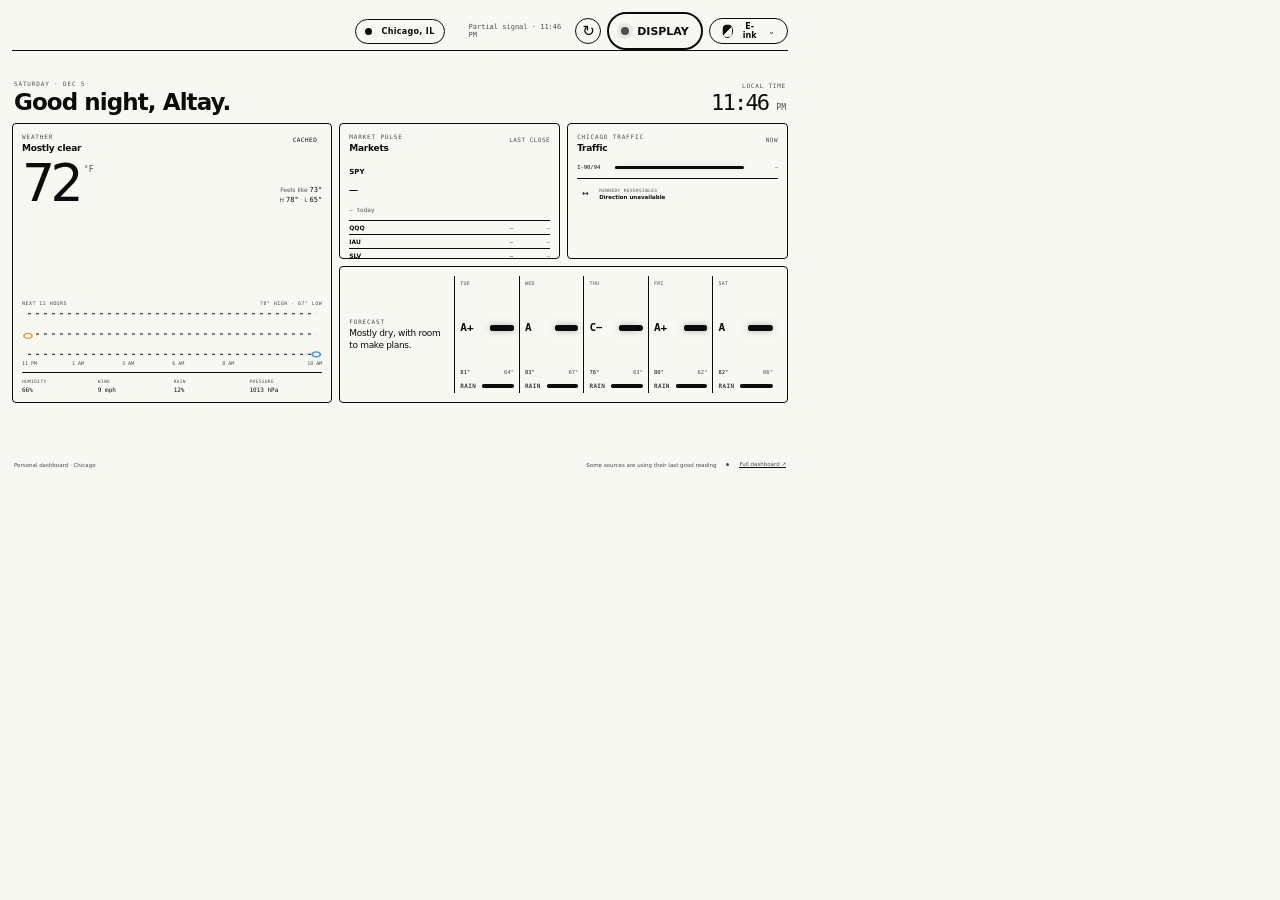
==== commit 8a0280f9: "Unify dashboard title icons" ====
--- a/e-ink/index.html
+++ b/e-ink/index.html
@@ -1,5 +1,5 @@
 <!doctype html>
-<html lang="en" data-route="eink" data-theme="eink" data-build="20260824-10">
+<html lang="en" data-route="eink" data-theme="eink" data-build="20260824-11">
 <head>
   <meta charset="utf-8">
   <meta http-equiv="Cache-Control" content="no-cache, no-store, must-revalidate">
@@ -9,7 +9,7 @@
   <meta name="theme-color" content="#f8f8f3">
   <meta name="description" content="Altay's fixed e-ink dashboard view.">
   <title>Altay's Dashboard — E-ink</title>
-  <link rel="stylesheet" href="../styles-v2.css?v=20260824-10">
+  <link rel="stylesheet" href="../styles-v2.css?v=20260824-11">
   <link rel="stylesheet" href="./e-ink.css?v=20260727-3">
 </head>
 <body class="is-eink-route">
@@ -72,6 +72,6 @@
   </main>
   <script>window.__PRELOADED_DASHBOARD__ = null;</script>
   <script src="../config.js"></script>
-  <script type="module" src="../app-v2.js?v=20260824-10"></script>
+  <script type="module" src="../app-v2.js?v=20260824-11"></script>
 </body>
 </html>
--- a/styles-v2.css
+++ b/styles-v2.css
@@ -536,6 +536,7 @@
 .panel h2 { margin: 0; font-size: 17px; line-height: 1.25; letter-spacing: -.025em; font-weight: 650; }
 .title-label { display: flex; align-items: center; gap: .42em; }
 .title-icon {
+  --title-icon: url("./assets/icons/weather-cloud-sun.svg");
   display: inline-grid;
   width: 1.15em;
   height: 1.15em;
@@ -543,35 +544,26 @@
   place-items: center;
   border-radius: .34em;
   color: var(--accent);
-  background: color-mix(in srgb, var(--accent) 11%, transparent);
-  font: 700 .68em/1 var(--sans);
-  letter-spacing: 0;
-  filter: grayscale(.18);
-}
-.title-icon--car { position: relative; filter: none; }
-.title-icon--car::before {
-  position: absolute;
-  top: 31%;
-  left: 19%;
-  width: 62%;
-  height: 35%;
-  border-radius: 30% 36% 20% 20%;
+  background: color-mix(in srgb, var(--accent) 9%, transparent);
+}
+.title-icon::before {
+  width: 68%;
+  height: 68%;
   background: currentColor;
-  clip-path: polygon(17% 0, 68% 0, 87% 38%, 100% 47%, 100% 100%, 0 100%, 0 47%);
   content: "";
-}
-.title-icon--car::after {
-  position: absolute;
-  bottom: 17%;
-  left: 27%;
-  width: 14%;
-  aspect-ratio: 1;
-  border: .07em solid color-mix(in srgb, var(--surface-solid) 90%, transparent);
-  border-radius: 50%;
-  background: currentColor;
-  box-shadow: .32em 0 0 -.07em currentColor, .32em 0 0 0 color-mix(in srgb, var(--surface-solid) 90%, transparent);
-  content: "";
-}
+  -webkit-mask: var(--title-icon) center / contain no-repeat;
+  mask: var(--title-icon) center / contain no-repeat;
+}
+.title-icon--market { --title-icon: url("./assets/icons/chart.svg"); }
+.title-icon--car { --title-icon: url("./assets/icons/car.svg"); }
+.title-icon--calendar { --title-icon: url("./assets/icons/calendar.svg"); }
+.title-icon--weather { --title-icon: url("./assets/icons/weather-cloud-sun.svg"); }
+.title-icon--weather[data-icon="sun"] { --title-icon: url("./assets/icons/weather-sun.svg"); }
+.title-icon--weather[data-icon="moon"] { --title-icon: url("./assets/icons/weather-moon.svg"); }
+.title-icon--weather[data-icon="rain"] { --title-icon: url("./assets/icons/weather-rain.svg"); }
+.title-icon--weather[data-icon="storm"] { --title-icon: url("./assets/icons/weather-storm.svg"); }
+.title-icon--weather[data-icon="snow"] { --title-icon: url("./assets/icons/weather-snow.svg"); }
+.title-icon--weather[data-icon="fog"] { --title-icon: url("./assets/icons/weather-fog.svg"); }
 .status-chip, .market-state, .tiny-time {
   flex: 0 0 auto;
   border-radius: 999px;
@@ -580,7 +572,7 @@
 }
 .status-chip { padding: 6px 9px; color: var(--positive); background: color-mix(in srgb, var(--positive) 10%, transparent); }
 .market-state, .tiny-time { padding-top: 3px; color: var(--muted); }
-.weather-glyph { margin-right: 4px; color: var(--accent); font-size: 15px; vertical-align: -1px; }
+.weather-glyph { margin: 0; color: var(--accent); font-size: inherit; vertical-align: initial; }
 .weather-side { display: flex; flex-direction: column; align-items: flex-end; gap: 10px; }
 .sunnyday-score {
   --score-progress: 0%;
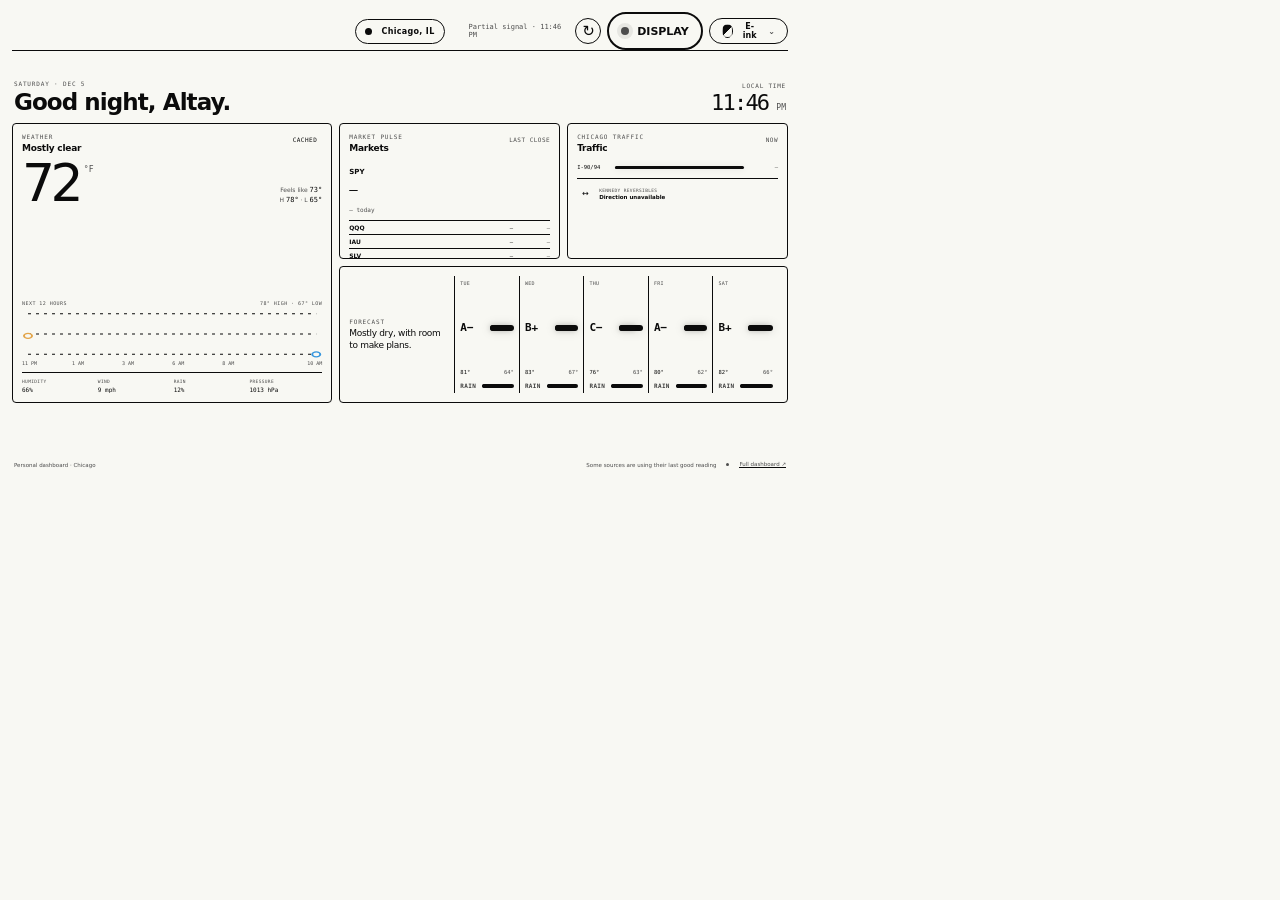
==== commit 23c3e86e: "Recalibrate forecast SunnyDay grades" ====
--- a/e-ink/index.html
+++ b/e-ink/index.html
@@ -1,5 +1,5 @@
 <!doctype html>
-<html lang="en" data-route="eink" data-theme="eink" data-build="20260824-11">
+<html lang="en" data-route="eink" data-theme="eink" data-build="20260901-1">
 <head>
   <meta charset="utf-8">
   <meta http-equiv="Cache-Control" content="no-cache, no-store, must-revalidate">
@@ -9,7 +9,7 @@
   <meta name="theme-color" content="#f8f8f3">
   <meta name="description" content="Altay's fixed e-ink dashboard view.">
   <title>Altay's Dashboard — E-ink</title>
-  <link rel="stylesheet" href="../styles-v2.css?v=20260824-11">
+  <link rel="stylesheet" href="../styles-v2.css?v=20260901-1">
   <link rel="stylesheet" href="./e-ink.css?v=20260727-3">
 </head>
 <body class="is-eink-route">
@@ -72,6 +72,6 @@
   </main>
   <script>window.__PRELOADED_DASHBOARD__ = null;</script>
   <script src="../config.js"></script>
-  <script type="module" src="../app-v2.js?v=20260824-11"></script>
+  <script type="module" src="../app-v2.js?v=20260901-1"></script>
 </body>
 </html>
--- a/styles-v2.css
+++ b/styles-v2.css
@@ -630,14 +630,10 @@
 .temperature-line { stroke: url(#weatherTemperatureStroke); }
 .chart-flow-line {
   fill: none;
-  stroke: rgba(255, 255, 255, .72);
-  stroke-width: 4;
+  stroke: url(#weatherLineSheen);
+  stroke-width: 4.2;
   stroke-linecap: round;
-  stroke-dasharray: .09 .91;
-  stroke-dashoffset: .09;
-  opacity: .26;
-  filter: blur(.75px) drop-shadow(0 0 3px rgba(255, 255, 255, .32));
-  animation: chart-glow-flow 8.5s linear infinite;
+  opacity: .72;
 }
 .chart-line.is-drawing { animation: draw .75s .08s ease forwards; }
 .chart-area { fill: url(#weatherArea); opacity: 0; animation: chart-area-in .55s .2s ease forwards; }
@@ -675,14 +671,10 @@
 .market-gradient-line { stroke: url(#marketTrendStroke); }
 .market-flow-line {
   fill: none;
-  stroke: rgba(255, 255, 255, .76);
-  stroke-width: 3.5;
+  stroke: url(#marketLineSheen);
+  stroke-width: 3.9;
   stroke-linecap: round;
-  stroke-dasharray: .09 .91;
-  stroke-dashoffset: .09;
-  opacity: .25;
-  filter: blur(.65px) drop-shadow(0 0 2.5px rgba(255, 255, 255, .3));
-  animation: chart-glow-flow 7.8s linear infinite;
+  opacity: .68;
 }
 .market-line.is-drawing { animation: draw .65s .08s ease forwards; }
 .market-area { fill: url(#marketArea); opacity: 0; animation: chart-area-in .5s .18s ease forwards; }
@@ -910,7 +902,6 @@
 @keyframes rise { from { opacity: 0; transform: translateY(16px); } to { opacity: 1; transform: translateY(0); } }
 @keyframes pulse { 0%, 55% { box-shadow: 0 0 0 0 color-mix(in srgb, var(--positive) 22%, transparent); } 100% { box-shadow: 0 0 0 9px transparent; } }
 @keyframes draw { to { stroke-dashoffset: 0; } }
-@keyframes chart-glow-flow { to { stroke-dashoffset: -.91; } }
 @keyframes forecast-score-in { from { opacity: 0; transform: translateY(4px); } to { opacity: 1; transform: translateY(0); } }
 @keyframes chart-area-in { to { opacity: .18; } }
 @keyframes market-area-in { to { opacity: 1; } }
